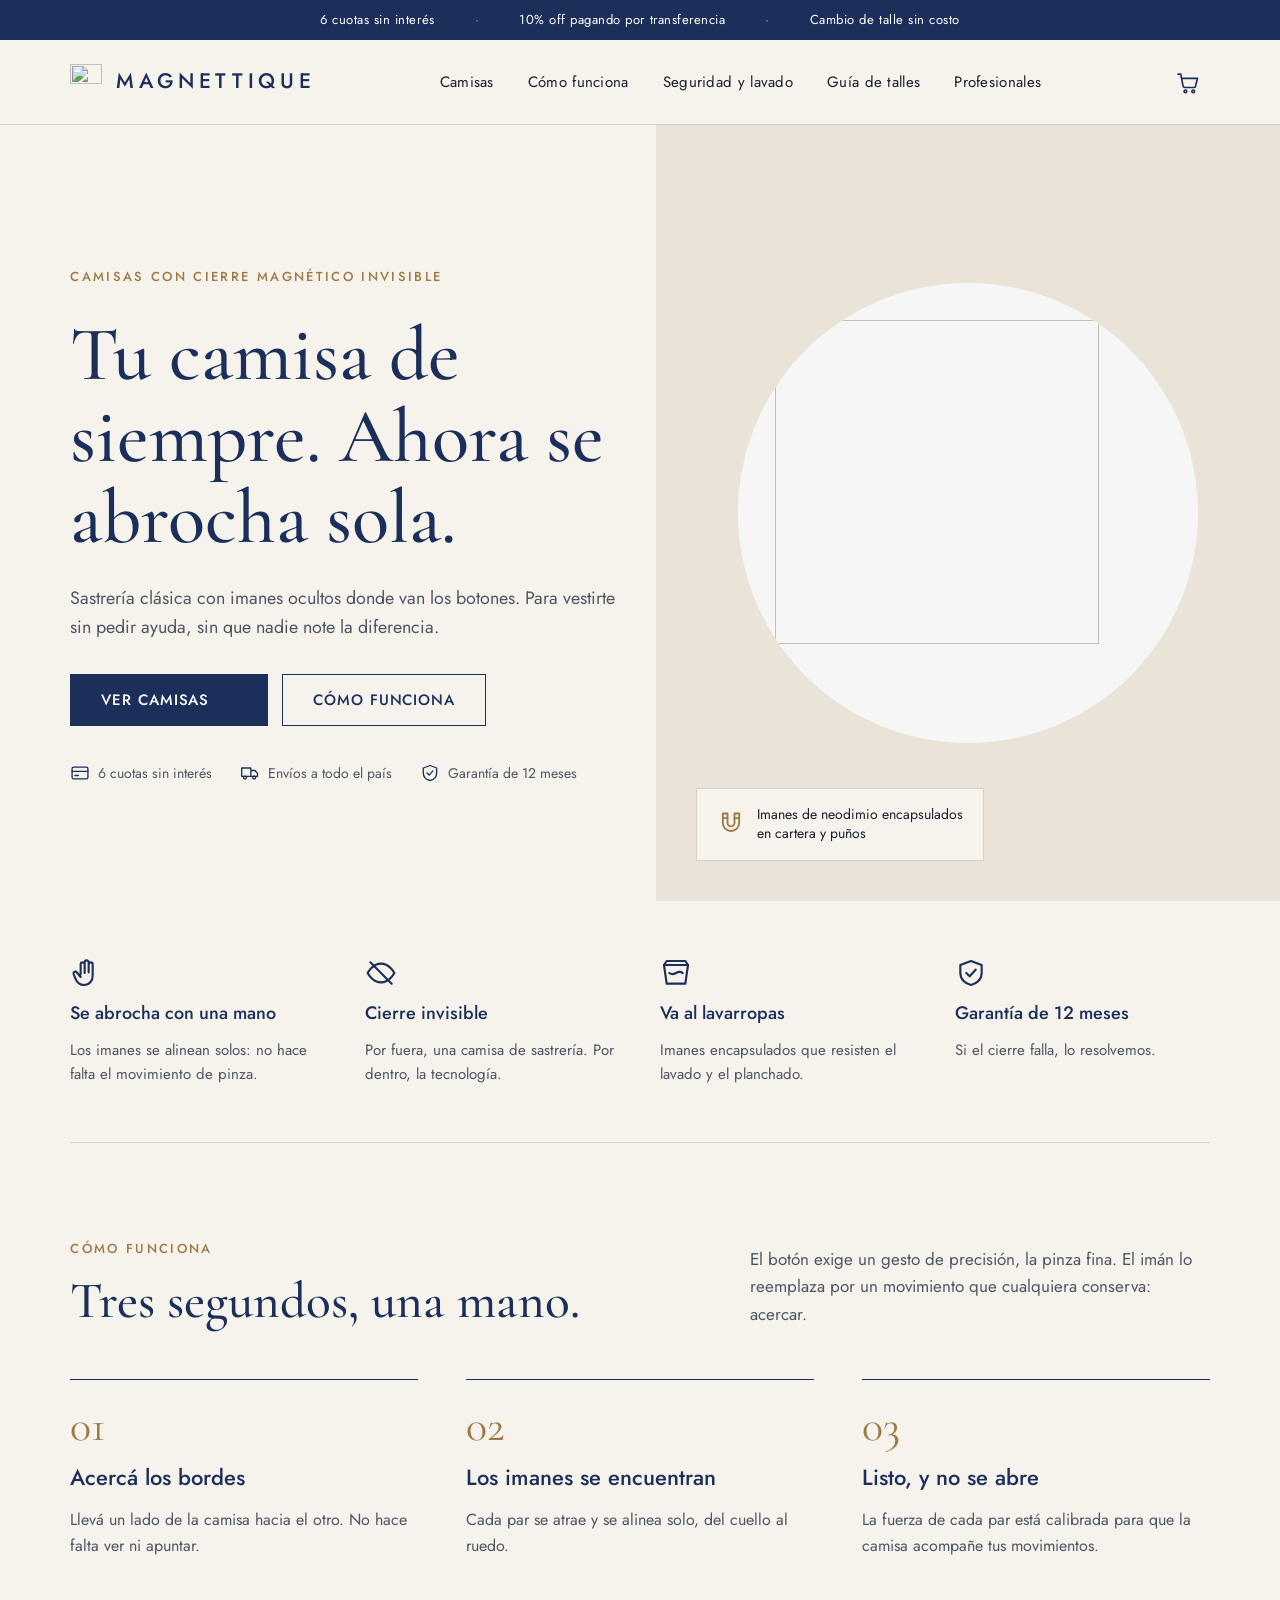
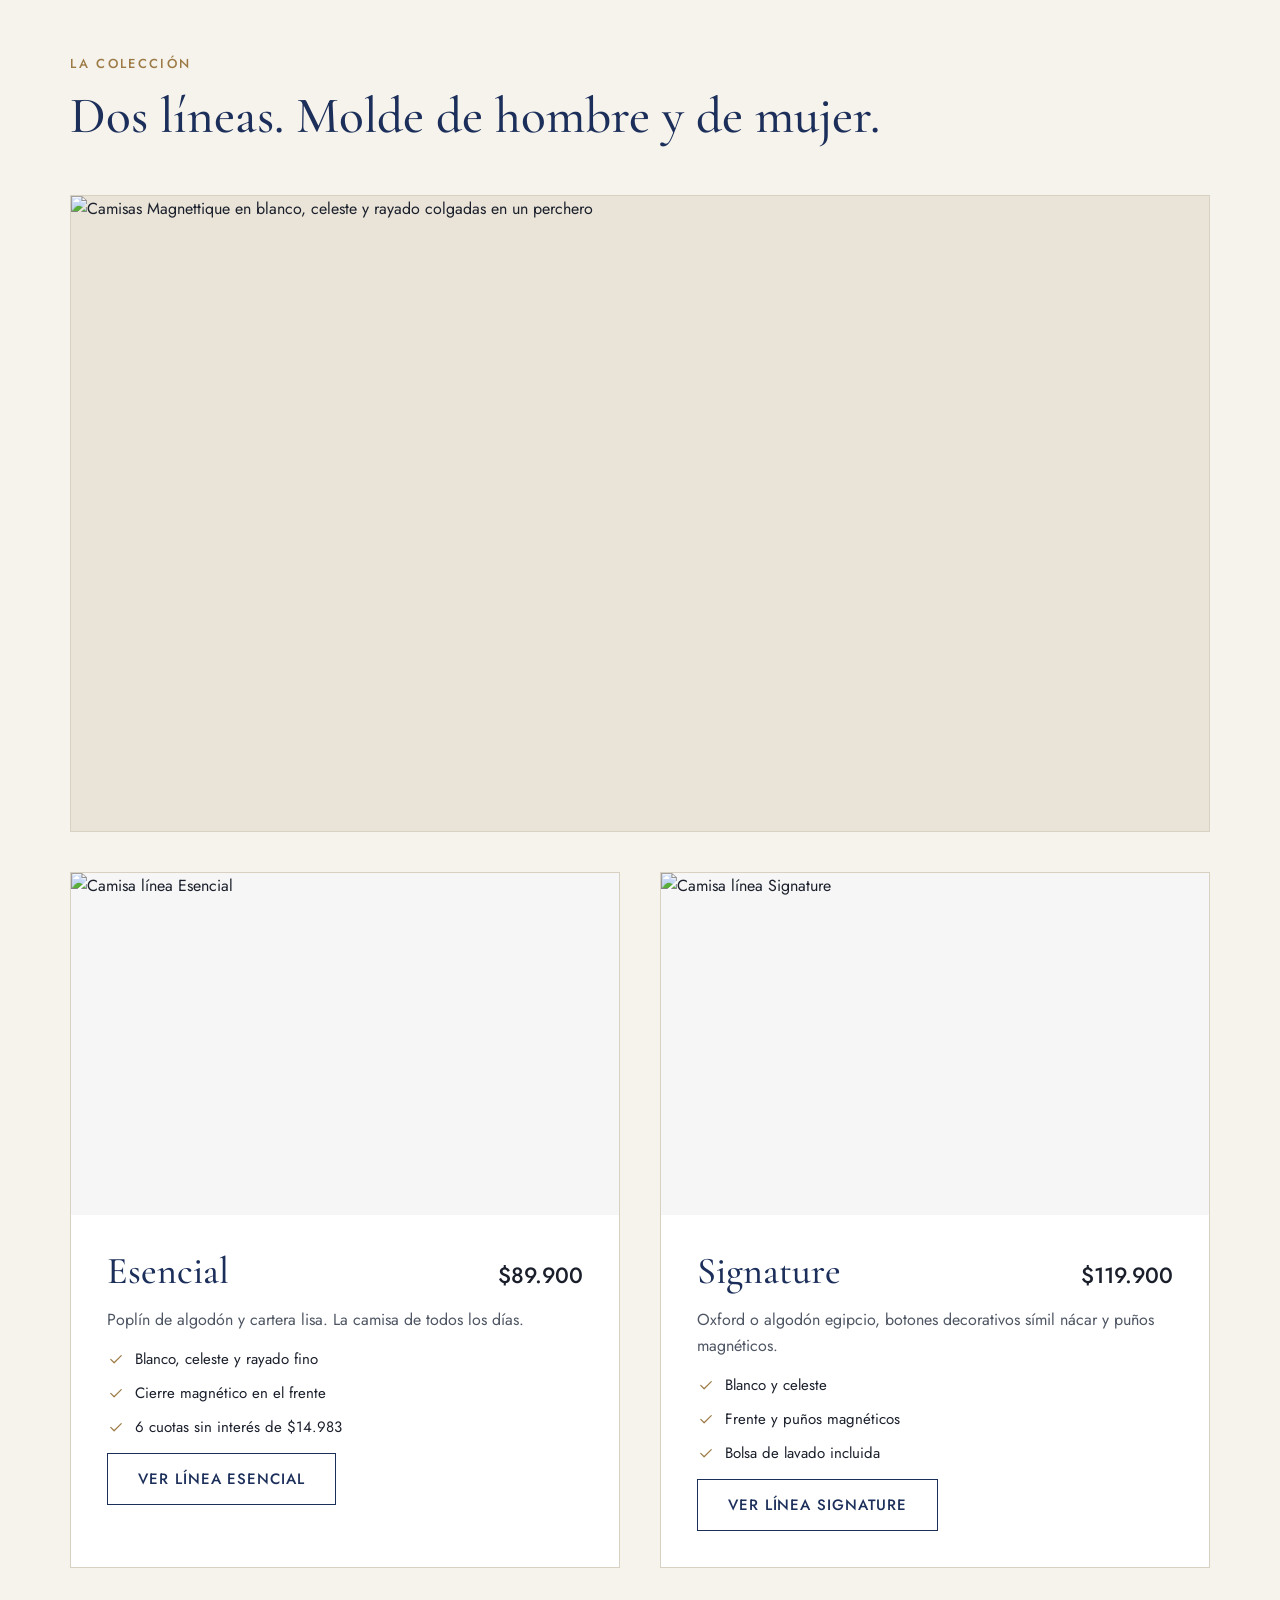
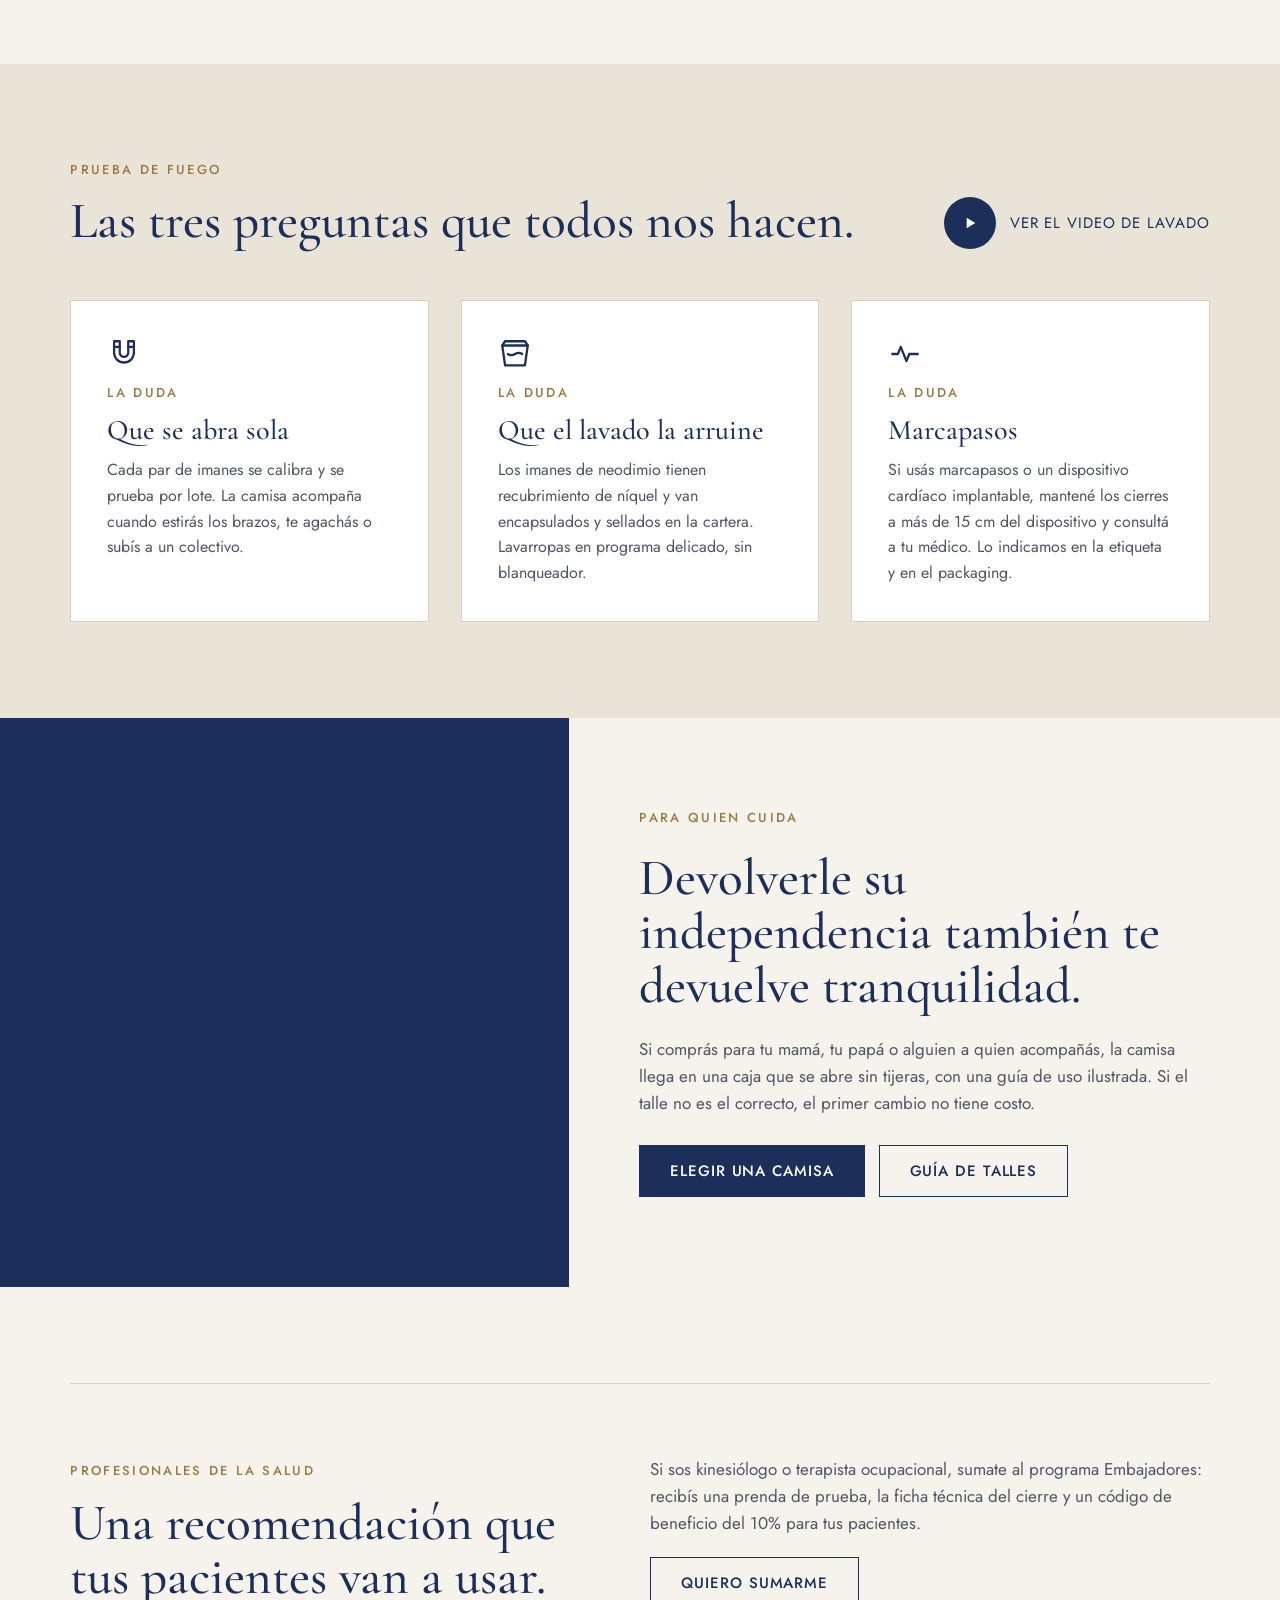
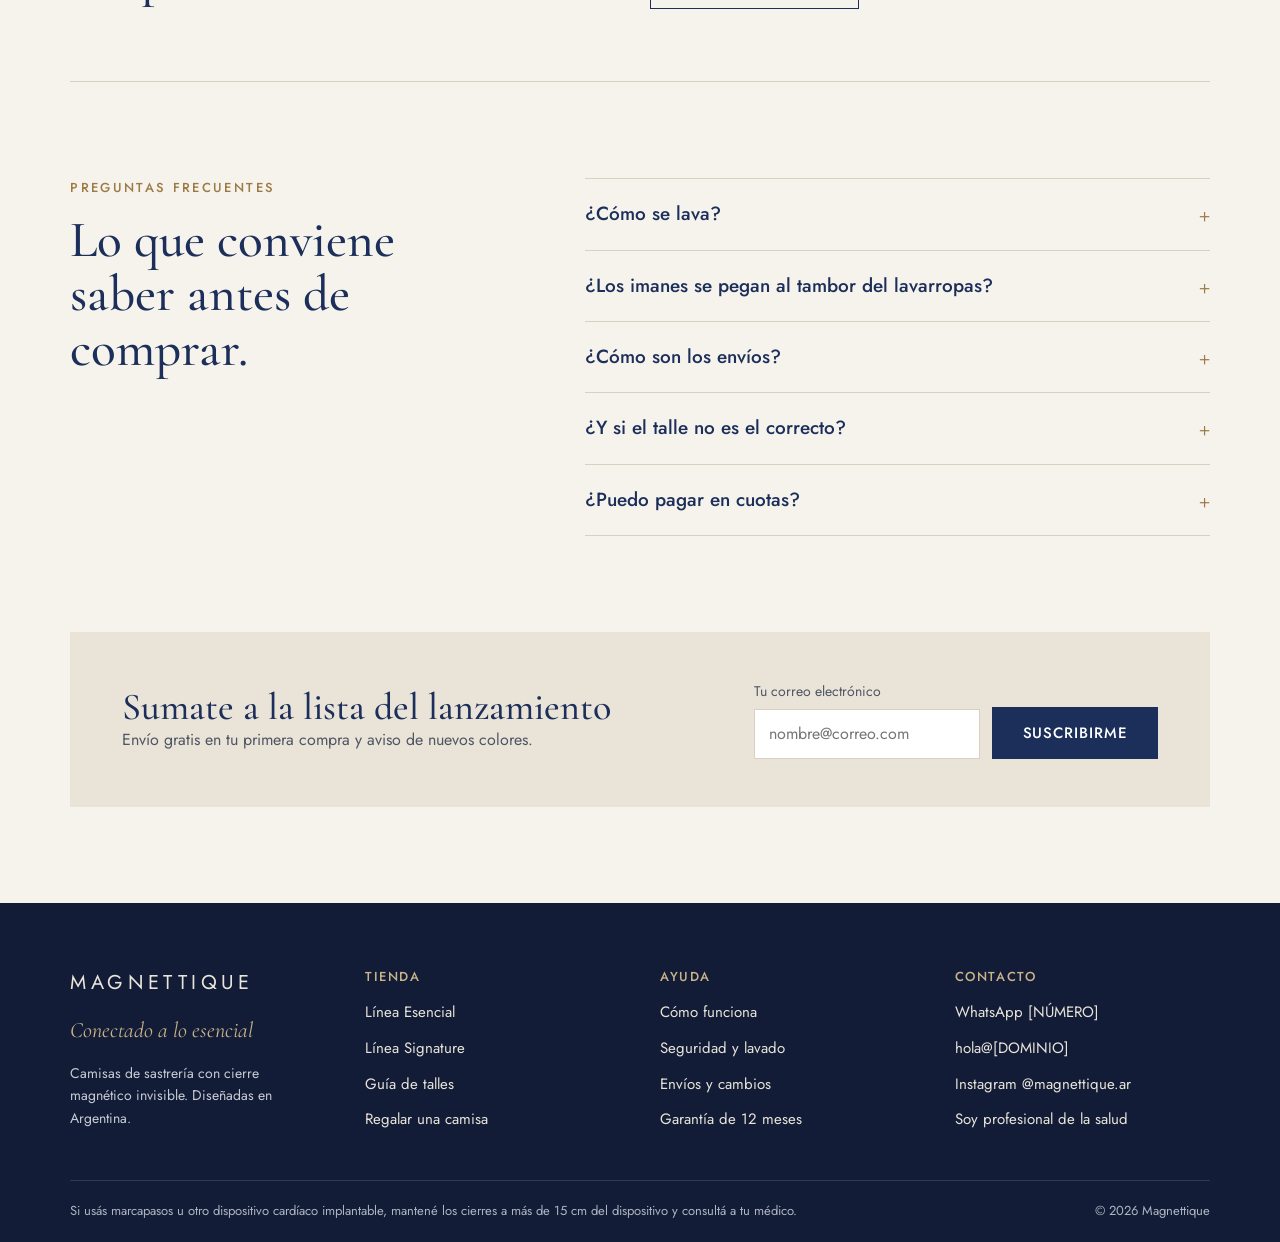
==== index.html @ d95fbaa5 "Add files via upload" ====
<!doctype html>
<html lang="es" class="no-js">
<head>
<meta charset="utf-8">
<meta name="viewport" content="width=device-width, initial-scale=1">
<title>Magnettique — Camisas que se abrochan solas</title>
<meta name="description" content="Camisas de sastrería con cierre magnético invisible. Se abrochan con una mano, van al lavarropas y tienen garantía de 12 meses. 6 cuotas sin interés.">
<meta property="og:title" content="Magnettique — Camisas que se abrochan solas">
<meta property="og:description" content="Camisas de sastrería con cierre magnético invisible. Se abrochan con una mano, van al lavarropas y tienen garantía de 12 meses. 6 cuotas sin interés.">
<meta name="theme-color" content="#1C2F5A">
<link rel="icon" href="assets/img/favicon.png" type="image/png">
<link rel="preconnect" href="https://fonts.googleapis.com">
<link rel="preconnect" href="https://fonts.gstatic.com" crossorigin>
<link href="https://fonts.googleapis.com/css2?family=Cormorant+Garamond:ital,wght@0,500;0,600;1,500&family=Jost:wght@400;500;600&display=swap" rel="stylesheet">
<link rel="stylesheet" href="styles.css?v=20260930">
<script defer src="main.js?v=20260930"></script>
</head>
<body>
<svg width="0" height="0" style="position:absolute" aria-hidden="true"><symbol id="i-cart" viewBox="0 0 24 24"><path d="M3 4h2.5l2.2 11.2a2 2 0 0 0 2 1.6h8.1a2 2 0 0 0 2-1.5L21.5 8H6.3"/><circle cx="10" cy="20.5" r="1.3"/><circle cx="17.5" cy="20.5" r="1.3"/></symbol><symbol id="i-hand" viewBox="0 0 24 24"><path d="M8 13V5.5a1.5 1.5 0 0 1 3 0V12M11 11.5V4a1.5 1.5 0 0 1 3 0v7.5M14 11.5V5.5a1.5 1.5 0 0 1 3 0V14c0 4-2.5 7-6.5 7S5 18.5 4 16l-1.3-3.2a1.4 1.4 0 0 1 2.5-1.2L8 15"/></symbol><symbol id="i-eye" viewBox="0 0 24 24"><path d="M2 12s3.6-7 10-7 10 7 10 7-3.6 7-10 7S2 12 2 12z"/><path d="M4 4l16 16"/></symbol><symbol id="i-wash" viewBox="0 0 24 24"><path d="M3 6h18l-2 14H5L3 6z"/><path d="M3 6l2-3h14l2 3"/><path d="M7 12c1.5 1.2 3 1.2 5 0s3.5-1.2 5 0"/></symbol><symbol id="i-card" viewBox="0 0 24 24"><rect x="2.5" y="5" width="19" height="14" rx="2"/><path d="M2.5 10h19M6 15h4"/></symbol><symbol id="i-shield" viewBox="0 0 24 24"><path d="M12 3l8 3v6c0 4.5-3.4 8-8 9-4.6-1-8-4.5-8-9V6l8-3z"/><path d="M8.5 12l2.5 2.5 4.5-5"/></symbol><symbol id="i-heart" viewBox="0 0 24 24"><path d="M12 20s-7.5-4.6-9.2-9.2C1.7 7.6 4 4.5 7.2 4.5c2 0 3.6 1.1 4.8 2.8 1.2-1.7 2.8-2.8 4.8-2.8 3.2 0 5.5 3.1 4.4 6.3C19.5 15.4 12 20 12 20z"/></symbol><symbol id="i-truck" viewBox="0 0 24 24"><path d="M2 6h11v10H2zM13 9h5l3 3.5V16h-8"/><circle cx="6" cy="17.5" r="1.8"/><circle cx="17" cy="17.5" r="1.8"/></symbol><symbol id="i-pulse" viewBox="0 0 24 24"><path d="M3 12h4l2-5 4 10 2-5h6"/></symbol><symbol id="i-magnet" viewBox="0 0 24 24"><path d="M5 3h4v8a3 3 0 0 0 6 0V3h4v8a7 7 0 0 1-14 0V3z"/><path d="M5 7h4M15 7h4"/></symbol><symbol id="i-check" viewBox="0 0 24 24"><path d="M5 12.5l4.5 4.5L19 7.5"/></symbol><symbol id="i-arrow" viewBox="0 0 24 24"><path d="M5 12h14M13 6l6 6-6 6"/></symbol><symbol id="i-swap" viewBox="0 0 24 24"><path d="M4 8h13l-3-3M20 16H7l3 3"/></symbol><symbol id="i-user" viewBox="0 0 24 24"><circle cx="12" cy="8" r="4"/><path d="M4 21c1.5-4 4.5-6 8-6s6.5 2 8 6"/></symbol><symbol id="i-lock" viewBox="0 0 24 24"><rect x="4.5" y="10.5" width="15" height="10" rx="2"/><path d="M8 10.5V7a4 4 0 0 1 8 0v3.5"/></symbol><symbol id="i-menu" viewBox="0 0 24 24"><path d="M4 7h16M4 12h16M4 17h16"/></symbol><symbol id="i-chat" viewBox="0 0 24 24"><path d="M4 18l1.2-3.6A7.5 7.5 0 1 1 8.6 18.8L4 20z"/></symbol></svg>
<a class="sr-only" href="#contenido">Saltar al contenido</a>
<div class="topbar"><div class="wrap"><span>6 cuotas sin interés</span><span class="dot">·</span><span>10% off pagando por transferencia</span><span class="dot">·</span><span>Cambio de talle sin costo</span></div></div>
<header class="nav"><div class="wrap">
<a class="brand" href="index.html"><img src="assets/img/isotipo.webp" alt="" width="32" height="36"><span>MAGNETTIQUE</span></a>
<nav class="nav__links" aria-label="Principal"><a href="camisas.html">Camisas</a><a href="index.html#como">Cómo funciona</a><a href="index.html#seguridad">Seguridad y lavado</a><a href="producto.html#talles">Guía de talles</a><a href="index.html#profesionales">Profesionales</a></nav>
<div class="nav__icons">
<a class="icon-btn" href="carrito.html" aria-label="Carrito"><svg class="ico " aria-hidden="true"><use href="#i-cart"/></svg><span class="cart-count" data-cart-count hidden>0</span></a>
<button class="icon-btn menu-toggle" type="button" aria-label="Abrir menú" aria-expanded="false" aria-controls="mobile-menu"><svg class="ico " aria-hidden="true"><use href="#i-menu"/></svg></button>
</div></div></header>
<nav id="mobile-menu" class="mobile-menu" aria-label="Menú móvil"><a href="camisas.html">Camisas</a><a href="index.html#como">Cómo funciona</a><a href="index.html#seguridad">Seguridad y lavado</a><a href="producto.html#talles">Guía de talles</a><a href="index.html#profesionales">Profesionales</a><a href="carrito.html">Carrito</a></nav>
<main id="contenido">
<section class="hero">
<div class="hero__copy">
<div class="eyebrow">Camisas con cierre magnético invisible</div>
<h1>Tu camisa de siempre. Ahora se abrocha sola.</h1>
<p class="lead">Sastrería clásica con imanes ocultos donde van los botones. Para vestirte sin pedir ayuda, sin que nadie note la diferencia.</p>
<div class="hero__ctas"><a class="btn" href="camisas.html">Ver camisas <svg class="ico " aria-hidden="true"><use href="#i-arrow"/></svg></a><a class="btn btn--ghost" href="#como">Cómo funciona</a></div>
<div class="hero__trust"><span><svg class="ico " aria-hidden="true"><use href="#i-card"/></svg>6 cuotas sin interés</span><span><svg class="ico " aria-hidden="true"><use href="#i-truck"/></svg>Envíos a todo el país</span><span><svg class="ico " aria-hidden="true"><use href="#i-shield"/></svg>Garantía de 12 meses</span></div>
</div>
<div class="hero__art"><div class="hero__circle" data-hero-loop role="img" aria-label="Modelos de camisas Magnettique"><img src="assets/img/camisas/esencial-blanco-frente.webp" alt="" class="is-on"><img src="assets/img/camisas/esencial-celeste-m-frente.webp" alt="" loading="lazy"><img src="assets/img/camisas/signature-celeste-frente.webp" alt="" loading="lazy"><img src="assets/img/camisas/esencial-rayado-m-frente.webp" alt="" loading="lazy"><img src="assets/img/camisas/esencial-celeste-frente.webp" alt="" loading="lazy"><img src="assets/img/camisas/signature-blanco-m-frente.webp" alt="" loading="lazy"></div>
<div class="hero__badge"><svg class="ico ico--brass" aria-hidden="true"><use href="#i-magnet"/></svg><span>Imanes de neodimio encapsulados<br>en cartera y puños</span></div></div>
</section>
<section class="wrap"><div class="features"><div class="feature reveal"><svg class="ico " aria-hidden="true"><use href="#i-hand"/></svg><strong>Se abrocha con una mano</strong><p>Los imanes se alinean solos: no hace falta el movimiento de pinza.</p></div><div class="feature reveal"><svg class="ico " aria-hidden="true"><use href="#i-eye"/></svg><strong>Cierre invisible</strong><p>Por fuera, una camisa de sastrería. Por dentro, la tecnología.</p></div><div class="feature reveal"><svg class="ico " aria-hidden="true"><use href="#i-wash"/></svg><strong>Va al lavarropas</strong><p>Imanes encapsulados que resisten el lavado y el planchado.</p></div><div class="feature reveal"><svg class="ico " aria-hidden="true"><use href="#i-shield"/></svg><strong>Garantía de 12 meses</strong><p>Si el cierre falla, lo resolvemos.</p></div></div></section>
<section id="como" class="section wrap">
<div class="section__head reveal"><div><div class="eyebrow">Cómo funciona</div><h2>Tres segundos, una mano.</h2></div><p>El botón exige un gesto de precisión, la pinza fina. El imán lo reemplaza por un movimiento que cualquiera conserva: acercar.</p></div>
<div class="steps"><div class="step reveal"><span class="step__n">01</span><strong>Acercá los bordes</strong><p>Llevá un lado de la camisa hacia el otro. No hace falta ver ni apuntar.</p></div><div class="step reveal"><span class="step__n">02</span><strong>Los imanes se encuentran</strong><p>Cada par se atrae y se alinea solo, del cuello al ruedo.</p></div><div class="step reveal"><span class="step__n">03</span><strong>Listo, y no se abre</strong><p>La fuerza de cada par está calibrada para que la camisa acompañe tus movimientos.</p></div></div>
</section>
<section class="section wrap" style="padding-top:0">
<div class="section__head reveal"><div><div class="eyebrow">La colección</div><h2>Dos líneas. Molde de hombre y de mujer.</h2></div></div>
<figure class="collection-banner rack reveal"><img class="rack__base" src="assets/img/coleccion-perchero.png" alt="Camisas Magnettique en blanco, celeste y rayado colgadas en un perchero" width="1024" height="572" loading="lazy">
<a class="rack__shirt" href="producto.html?id=esencial-blanco-h" aria-label="Camisa Esencial blanca, $89.900" style="--clip: polygon(20.51% 16.61%, 23.44% 16.08%, 25.20% 18.53%, 26.37% 22.38%, 25.98% 28.85%, 25.59% 31.47%, 24.61% 52.45%, 24.41% 87.41%, 23.44% 90.91%, 19.53% 91.78%, 13.67% 90.03%, 9.77% 89.16%, 9.47% 82.17%, 9.77% 52.45%, 11.23% 29.72%, 15.63% 22.73%, 19.53% 19.23%); --ox: 17.92%; --oy: 53.93%"><img class="rack__cut" src="assets/img/coleccion-perchero.png" alt="" loading="lazy"><span class="rack__peek"><img src="assets/img/camisas/esencial-blanco-recorte.webp" alt="" loading="lazy"><span class="rack__info"><span>Camisa Esencial blanca<b>$89.900</b></span><span class="rack__cta">Ver camisa →</span></span></span></a>
<a class="rack__shirt" href="producto.html?id=esencial-celeste-h" aria-label="Camisa Esencial celeste, $89.900" style="--clip: polygon(35.16% 16.61%, 38.57% 16.61%, 40.04% 18.53%, 41.02% 22.38%, 40.63% 29.72%, 40.04% 34.97%, 39.06% 52.45%, 38.87% 87.41%, 35.16% 91.26%, 29.30% 91.26%, 26.37% 89.51%, 24.41% 88.29%, 24.61% 52.45%, 25.59% 30.59%, 28.32% 26.22%, 32.71% 20.10%); --ox: 32.71%; --oy: 53.93%"><img class="rack__cut" src="assets/img/coleccion-perchero.png" alt="" loading="lazy"><span class="rack__peek"><img src="assets/img/camisas/esencial-celeste-recorte.webp" alt="" loading="lazy"><span class="rack__info"><span>Camisa Esencial celeste<b>$89.900</b></span><span class="rack__cta">Ver camisa →</span></span></span></a>
<a class="rack__shirt" href="producto.html?id=esencial-rayado-h" aria-label="Camisa Esencial rayado fino, $89.900" style="--clip: polygon(49.80% 16.61%, 53.22% 16.61%, 54.69% 18.53%, 55.66% 22.38%, 54.88% 28.85%, 54.20% 34.97%, 52.93% 52.45%, 52.73% 87.41%, 50.78% 91.26%, 44.92% 91.26%, 41.02% 89.51%, 38.87% 88.29%, 39.06% 52.45%, 40.53% 30.59%, 43.46% 25.35%, 47.85% 20.10%); --ox: 47.27%; --oy: 53.93%"><img class="rack__cut" src="assets/img/coleccion-perchero.png" alt="" loading="lazy"><span class="rack__peek"><img src="assets/img/camisas/esencial-rayado-recorte.webp" alt="" loading="lazy"><span class="rack__info"><span>Camisa Esencial rayado fino<b>$89.900</b></span><span class="rack__cta">Ver camisa →</span></span></span></a>
<a class="rack__shirt" href="producto.html?id=signature-blanco-h" aria-label="Camisa Signature blanca, $119.900" style="--clip: polygon(63.96% 16.61%, 67.38% 16.61%, 68.65% 18.53%, 69.63% 22.38%, 69.34% 28.85%, 68.85% 34.97%, 68.36% 52.45%, 68.85% 87.41%, 67.38% 90.03%, 62.50% 91.26%, 58.11% 90.03%, 54.20% 88.81%, 52.54% 87.41%, 52.73% 52.45%, 54.20% 30.59%, 57.62% 26.22%, 61.04% 20.98%); --ox: 61.08%; --oy: 53.93%"><img class="rack__cut" src="assets/img/coleccion-perchero.png" alt="" loading="lazy"><span class="rack__peek"><img src="assets/img/camisas/signature-blanco-recorte.webp" alt="" loading="lazy"><span class="rack__info"><span>Camisa Signature blanca<b>$119.900</b></span><span class="rack__cta">Ver camisa →</span></span></span></a>
<a class="rack__shirt" href="producto.html?id=signature-celeste-h" aria-label="Camisa Signature celeste, $119.900" style="--clip: polygon(79.30% 16.61%, 82.23% 16.61%, 84.96% 20.10%, 90.33% 28.85%, 91.80% 40.21%, 94.73% 88.29%, 91.31% 88.81%, 89.36% 76.92%, 87.89% 87.41%, 83.98% 90.91%, 76.17% 91.26%, 72.27% 89.16%, 68.85% 88.29%, 68.16% 52.45%, 68.85% 30.59%, 74.22% 21.85%, 76.66% 19.23%); --ox: 81.45%; --oy: 53.93%"><img class="rack__cut" src="assets/img/coleccion-perchero.png" alt="" loading="lazy"><span class="rack__peek"><img src="assets/img/camisas/signature-celeste-recorte.webp" alt="" loading="lazy"><span class="rack__info"><span>Camisa Signature celeste<b>$119.900</b></span><span class="rack__cta">Ver camisa →</span></span></span></a>
</figure>
<div class="lines">
<article class="line-card reveal"><div class="line-card__img"><img src="assets/img/camisas/esencial-blanco-frente.webp" alt="Camisa línea Esencial" loading="lazy"></div><div class="line-card__body"><div class="line-card__top"><h3>Esencial</h3><span class="price">$89.900</span></div><p class="muted">Poplín de algodón y cartera lisa. La camisa de todos los días.</p><ul class="checklist"><li><svg class="ico " aria-hidden="true"><use href="#i-check"/></svg>Blanco, celeste y rayado fino</li><li><svg class="ico " aria-hidden="true"><use href="#i-check"/></svg>Cierre magnético en el frente</li><li><svg class="ico " aria-hidden="true"><use href="#i-check"/></svg>6 cuotas sin interés de $14.983</li></ul><div><a class="btn btn--ghost" href="camisas.html?linea=Esencial">Ver línea Esencial</a></div></div></article>
<article class="line-card reveal"><div class="line-card__img"><img src="assets/img/camisas/signature-celeste-frente.webp" alt="Camisa línea Signature" loading="lazy"></div><div class="line-card__body"><div class="line-card__top"><h3>Signature</h3><span class="price">$119.900</span></div><p class="muted">Oxford o algodón egipcio, botones decorativos símil nácar y puños magnéticos.</p><ul class="checklist"><li><svg class="ico " aria-hidden="true"><use href="#i-check"/></svg>Blanco y celeste</li><li><svg class="ico " aria-hidden="true"><use href="#i-check"/></svg>Frente y puños magnéticos</li><li><svg class="ico " aria-hidden="true"><use href="#i-check"/></svg>Bolsa de lavado incluida</li></ul><div><a class="btn btn--ghost" href="camisas.html?linea=Signature">Ver línea Signature</a></div></div></article>
</div></section>
<section id="seguridad" class="section section--sand"><div class="wrap">
<div class="section__head reveal"><div><div class="eyebrow">Prueba de fuego</div><h2>Las tres preguntas que todos nos hacen.</h2></div><a class="play" href="#como"><span style="color:#fff"><svg width="16" height="16" viewBox="0 0 24 24" aria-hidden="true"><path d="M7 4l13 8-13 8z" fill="currentColor"/></svg></span>Ver el video de lavado</a></div>
<div class="doubts"><article class="doubt reveal"><svg class="ico " aria-hidden="true"><use href="#i-magnet"/></svg><div class="eyebrow">La duda</div><h3>Que se abra sola</h3><p>Cada par de imanes se calibra y se prueba por lote. La camisa acompaña cuando estirás los brazos, te agachás o subís a un colectivo.</p></article><article class="doubt reveal"><svg class="ico " aria-hidden="true"><use href="#i-wash"/></svg><div class="eyebrow">La duda</div><h3>Que el lavado la arruine</h3><p>Los imanes de neodimio tienen recubrimiento de níquel y van encapsulados y sellados en la cartera. Lavarropas en programa delicado, sin blanqueador.</p></article><article class="doubt reveal"><svg class="ico " aria-hidden="true"><use href="#i-pulse"/></svg><div class="eyebrow">La duda</div><h3>Marcapasos</h3><p>Si usás marcapasos o un dispositivo cardíaco implantable, mantené los cierres a más de 15 cm del dispositivo y consultá a tu médico. Lo indicamos en la etiqueta y en el packaging.</p></article></div>
</div></section>
<section id="regalo" class="split">
<div class="split__art"><img src="assets/img/camisa-marfil.svg" alt="" loading="lazy"></div>
<div class="split__copy reveal"><div class="eyebrow">Para quien cuida</div><h2>Devolverle su independencia también te devuelve tranquilidad.</h2><p>Si comprás para tu mamá, tu papá o alguien a quien acompañás, la camisa llega en una caja que se abre sin tijeras, con una guía de uso ilustrada. Si el talle no es el correcto, el primer cambio no tiene costo.</p><div class="hero__ctas"><a class="btn" href="camisas.html">Elegir una camisa</a><a class="btn btn--ghost" href="producto.html#talles">Guía de talles</a></div></div>
</section>
<section id="profesionales" class="wrap section"><div class="pros">
<div class="reveal"><div class="eyebrow" style="margin-bottom:14px">Profesionales de la salud</div><h2>Una recomendación que tus pacientes van a usar.</h2></div>
<div class="reveal"><p>Si sos kinesiólogo o terapista ocupacional, sumate al programa Embajadores: recibís una prenda de prueba, la ficha técnica del cierre y un código de beneficio del 10% para tus pacientes.</p><a class="btn btn--ghost" href="mailto:profesionales@[DOMINIO]?subject=Programa%20Embajadores">Quiero sumarme</a></div>
</div></section>
<section id="faq" class="wrap section" style="padding-top:0"><div class="faq">
<div class="reveal"><div class="eyebrow" style="margin-bottom:14px">Preguntas frecuentes</div><h2>Lo que conviene saber antes de comprar.</h2></div>
<div class="faq__list"><details><summary>¿Cómo se lava?</summary><p>En lavarropas, programa delicado, con agua fría o tibia y sin blanqueador. Recomendamos la bolsa de lavado que viene con la línea Signature. Se plancha sobre la cartera a temperatura media.</p></details><details><summary>¿Los imanes se pegan al tambor del lavarropas?</summary><p>No: cada imán va encapsulado y su fuerza es la necesaria para cerrar la camisa, no para adherirse a superficies metálicas.</p></details><details><summary>¿Cómo son los envíos?</summary><p>Enviamos a todo el país con operadores logísticos. Si llevás dos camisas o más, el envío es sin cargo.</p></details><details><summary>¿Y si el talle no es el correcto?</summary><p>El primer cambio de talle no tiene costo. Coordinás el retiro desde tu casa y te enviamos el nuevo.</p></details><details><summary>¿Puedo pagar en cuotas?</summary><p>Sí, en 3 y 6 cuotas sin interés con tarjeta de crédito. Si pagás por transferencia, tenés un 10% de descuento.</p></details></div>
</div></section>
<section class="wrap" style="padding-bottom:96px"><div class="newsletter reveal">
<div><h2>Sumate a la lista del lanzamiento</h2><p class="muted">Envío gratis en tu primera compra y aviso de nuevos colores.</p><p class="form-msg" aria-live="polite"></p></div>
<form data-newsletter novalidate><div class="field"><label for="mail-home">Tu correo electrónico</label><input id="mail-home" type="email" required placeholder="nombre@correo.com" autocomplete="email"></div><button class="btn" type="submit">Suscribirme</button></form>
</div></section>
</main>
<footer class="footer"><div class="wrap">
<div class="footer__grid">
<div class="footer__brand"><div class="name">MAGNETTIQUE</div><div class="tag">Conectado a lo esencial</div><p>Camisas de sastrería con cierre magnético invisible. Diseñadas en Argentina.</p></div>
<div><h4>Tienda</h4><ul><li><a href="camisas.html?linea=Esencial">Línea Esencial</a></li><li><a href="camisas.html?linea=Signature">Línea Signature</a></li><li><a href="producto.html#talles">Guía de talles</a></li><li><a href="index.html#regalo">Regalar una camisa</a></li></ul></div>
<div><h4>Ayuda</h4><ul><li><a href="index.html#como">Cómo funciona</a></li><li><a href="index.html#seguridad">Seguridad y lavado</a></li><li><a href="index.html#faq">Envíos y cambios</a></li><li><a href="index.html#seguridad">Garantía de 12 meses</a></li></ul></div>
<div><h4>Contacto</h4><ul><li><a href="https://wa.me/[NUMERO]">WhatsApp [NÚMERO]</a></li><li><a href="mailto:hola@[DOMINIO]">hola@[DOMINIO]</a></li><li><a href="https://instagram.com/magnettique.ar">Instagram @magnettique.ar</a></li><li><a href="index.html#profesionales">Soy profesional de la salud</a></li></ul></div>
</div>
<div class="footer__legal"><span>Si usás marcapasos u otro dispositivo cardíaco implantable, mantené los cierres a más de 15 cm del dispositivo y consultá a tu médico.</span><span>© 2026 Magnettique</span></div>
</div></footer>
</body>
</html>
---- styles.css ----
/* =========================================================
   Magnettique — hoja de estilos
   ========================================================= */
:root {
  --navy: #1C2F5A;
  --navy-deep: #121C36;
  --ink: #1A1F2B;
  --muted: #4E5563;
  --ivory: #F6F3EC;
  --sand: #EAE4D8;
  --sand-2: #E2DACA;
  --brass: #9C7A45;
  --brass-light: #C9B48A;
  --line: #D8D1C2;
  --white: #FFFFFF;
  --serif: "Cormorant Garamond", Georgia, "Times New Roman", serif;
  --sans: "Jost", "Helvetica Neue", Helvetica, sans-serif;
  --pad: clamp(20px, 5.5vw, 80px);
  --maxw: 1440px;
}
*, *::before, *::after { box-sizing: border-box; }
html { scroll-behavior: smooth; }
body { margin: 0; background: var(--ivory); color: var(--ink); font-family: var(--sans); font-size: 16px; line-height: 1.6; -webkit-font-smoothing: antialiased; }
img { max-width: 100%; display: block; }
a { color: var(--navy); }
a:hover { color: #0F1B38; }
button, input, select { font: inherit; }
:focus-visible { outline: 2px solid var(--brass); outline-offset: 3px; }
.sr-only { position: absolute; width: 1px; height: 1px; overflow: hidden; clip: rect(0 0 0 0); white-space: nowrap; }
.wrap { max-width: var(--maxw); margin: 0 auto; padding-inline: var(--pad); }

/* ---------- Tipografía ---------- */
h1, h2, h3 { font-family: var(--serif); font-weight: 500; color: var(--navy); margin: 0; line-height: 1.06; }
h1 { font-size: clamp(44px, 6vw, 84px); }
h2 { font-size: clamp(34px, 4vw, 56px); }
h3 { font-size: clamp(24px, 2.2vw, 30px); }
p { margin: 0; }
.eyebrow { font-size: 13px; letter-spacing: 0.18em; text-transform: uppercase; color: var(--brass); font-weight: 500; }
.lead { font-size: clamp(17px, 1.4vw, 19px); color: var(--muted); max-width: 560px; }
.muted { color: var(--muted); }

/* ---------- Botones ---------- */
.btn { display: inline-flex; align-items: center; justify-content: center; gap: 10px; min-height: 52px; padding: 0 30px; border: 1px solid var(--navy); background: var(--navy); color: var(--white); text-decoration: none; font-size: 15px; letter-spacing: 0.06em; text-transform: uppercase; font-weight: 500; cursor: pointer; transition: background .2s, color .2s, transform .2s; }
.btn:hover { background: #0F1B38; color: var(--white); transform: translateY(-1px); }
.btn--ghost { background: transparent; color: var(--navy); }
.btn--ghost:hover { background: var(--navy); color: var(--white); }
.btn--block { width: 100%; }
.btn svg { width: 18px; height: 18px; }
.link-arrow { display: inline-flex; gap: 8px; align-items: center; font-size: 15px; }

/* ---------- Barra superior y navegación ---------- */
.topbar { background: var(--navy); color: var(--white); font-size: 13px; letter-spacing: 0.04em; }
.topbar .wrap { min-height: 40px; display: flex; align-items: center; justify-content: center; gap: 14px 40px; flex-wrap: wrap; text-align: center; padding-block: 8px; }
.topbar .dot { opacity: .6; }
.nav { position: sticky; top: 0; z-index: 50; background: rgba(246, 243, 236, 0.96); border-bottom: 1px solid var(--line); }
.nav .wrap { height: 84px; display: flex; align-items: center; justify-content: space-between; gap: 24px; }
.brand { display: flex; align-items: center; gap: 14px; text-decoration: none; color: var(--navy); }
.brand img { width: 32px; height: auto; }
.brand span { font-size: 21px; letter-spacing: 0.22em; font-weight: 500; }
.nav__links { display: flex; gap: 34px; }
.nav__links a { color: var(--ink); text-decoration: none; font-size: 15px; letter-spacing: 0.02em; padding: 10px 0; position: relative; }
.nav__links a::after { content: ""; position: absolute; left: 0; right: 0; bottom: 4px; height: 1px; background: var(--brass); transform: scaleX(0); transform-origin: left; transition: transform .25s; }
.nav__links a:hover::after, .nav__links a[aria-current="page"]::after { transform: scaleX(1); }
.nav__icons { display: flex; align-items: center; gap: 6px; }
.icon-btn { width: 44px; height: 44px; display: inline-flex; align-items: center; justify-content: center; background: none; border: 0; color: var(--navy); cursor: pointer; position: relative; text-decoration: none; }
.icon-btn svg { width: 25px; height: 25px; }
.cart-count { position: absolute; top: 3px; right: 1px; min-width: 18px; height: 18px; padding: 0 5px; border-radius: 9px; background: var(--brass); color: var(--white); font-size: 11px; display: flex; align-items: center; justify-content: center; }
.cart-count[hidden] { display: none; }
.menu-toggle { display: none; }
.mobile-menu { display: none; }

/* ---------- Iconos ---------- */
.ico { width: 28px; height: 28px; fill: none; stroke: currentColor; stroke-width: 1.6; stroke-linecap: round; stroke-linejoin: round; color: var(--navy); flex-shrink: 0; }
.ico--brass { color: var(--brass); }

/* ---------- Hero ---------- */
.hero { display: grid; grid-template-columns: minmax(0, 1.05fr) minmax(0, 1fr); min-height: min(820px, calc(100vh - 124px)); }
.hero__copy { padding: clamp(56px, 8vw, 110px) 40px clamp(48px, 6vw, 80px) var(--pad); display: flex; flex-direction: column; justify-content: center; gap: 26px; max-width: 760px; margin-left: auto; }
.hero__ctas { display: flex; gap: 14px; flex-wrap: wrap; padding-top: 6px; }
.hero__trust { display: flex; gap: 12px 28px; flex-wrap: wrap; font-size: 14px; color: var(--muted); padding-top: 10px; }
.hero__trust span { display: inline-flex; gap: 8px; align-items: center; }
.hero__trust .ico { width: 20px; height: 20px; }
.hero__art { background: var(--sand); position: relative; display: flex; align-items: center; justify-content: center; overflow: hidden; }
.hero__circle { width: min(460px, 78%); aspect-ratio: 1; border-radius: 50%; background: #F6F6F6; position: relative; overflow: hidden; animation: float 6s ease-in-out infinite; }
.hero__circle img { position: absolute; inset: 8%; width: 84%; height: 84%; object-fit: contain; opacity: 0; transform: scale(.97); transition: opacity 1.2s ease, transform 1.2s ease; }
.hero__circle img.is-on { opacity: 1; transform: scale(1); }
@media (prefers-reduced-motion: reduce) { .hero__circle { animation: none; } .hero__circle img { transition: none; } }
@keyframes float { 0%, 100% { transform: translateY(0); } 50% { transform: translateY(-10px); } }
.hero__badge { position: absolute; left: 40px; bottom: 40px; background: var(--ivory); border: 1px solid var(--line); padding: 16px 20px; display: flex; gap: 12px; align-items: center; font-size: 14px; line-height: 1.4; }

/* ---------- Secciones ---------- */
.section { padding-block: clamp(64px, 8vw, 96px); }
.section--sand { background: var(--sand); }
.section__head { display: flex; justify-content: space-between; align-items: flex-end; gap: 32px; flex-wrap: wrap; margin-bottom: clamp(36px, 4vw, 56px); }
.section__head > div { display: flex; flex-direction: column; gap: 14px; }
.section__head p { max-width: 460px; color: var(--muted); font-size: 17px; }

.features { display: grid; grid-template-columns: repeat(4, minmax(0, 1fr)); gap: 40px; padding-block: 56px; border-bottom: 1px solid var(--line); }
.feature { display: flex; flex-direction: column; gap: 10px; }
.feature strong { font-size: 18px; font-weight: 500; color: var(--navy); }
.feature p { font-size: 15px; color: var(--muted); }
.feature .ico { width: 32px; height: 32px; }

.steps { display: grid; grid-template-columns: repeat(3, minmax(0, 1fr)); gap: 48px; }
.step { border-top: 1px solid var(--navy); padding-top: 24px; display: flex; flex-direction: column; gap: 12px; }
.step__n { font-family: var(--serif); font-size: 44px; color: var(--brass); line-height: 1; }
.step strong { font-size: 22px; font-weight: 500; color: var(--navy); }
.step p { color: var(--muted); }

.lines { display: grid; grid-template-columns: repeat(2, minmax(0, 1fr)); gap: 40px; }
.line-card { background: var(--white); border: 1px solid var(--line); display: flex; flex-direction: column; }
.line-card__img { background: var(--sand); aspect-ratio: 16 / 10; display: flex; align-items: center; justify-content: center; overflow: hidden; }
.line-card__img img { height: 82%; width: auto; transition: transform .5s; }
.line-card:hover .line-card__img img { transform: scale(1.04); }
.line-card__body { padding: clamp(24px, 3vw, 36px); display: flex; flex-direction: column; gap: 14px; }
.line-card__top { display: flex; justify-content: space-between; align-items: baseline; gap: 16px; }
.line-card__top h3 { font-size: 38px; }
.collection-banner { margin: 0 0 40px; background: var(--sand); border: 1px solid var(--line); overflow: hidden; }
.collection-banner img { display: block; width: 100%; height: auto; aspect-ratio: 1024 / 572; object-fit: cover; transition: transform .6s; }
.rack { position: relative; }
.rack__base, .rack__cut { transition: filter .35s ease, transform .45s cubic-bezier(.2, .8, .2, 1); }
.rack__shirt { position: absolute; inset: 0; pointer-events: none; outline: none; color: inherit; text-decoration: none; }
.rack__cut { position: absolute; inset: 0; clip-path: var(--clip); transform-origin: var(--ox) var(--oy); pointer-events: auto; cursor: pointer; }
.rack:has(.rack__shirt:hover, .rack__shirt:focus-visible) .rack__base,
.rack:has(.rack__shirt:hover, .rack__shirt:focus-visible) .rack__shirt:not(:hover):not(:focus-visible) .rack__cut { filter: brightness(.82) saturate(.6); }
.rack__shirt:hover, .rack__shirt:focus-visible { z-index: 2; }
.rack__shirt:hover .rack__cut, .rack__shirt:focus-visible .rack__cut { transform: scale(1.04); }
/* Ficha que "abre" la camisa: foto de frente de la tienda */
.rack__peek { position: absolute; left: clamp(17%, var(--ox), 83%); top: 50%; width: 30%; display: flex; align-items: center; gap: 14px; flex-direction: column; opacity: 0; transform: translate(-50%, -50%) scale(.55); transform-origin: 50% 40%; transition: opacity .3s ease, transform .5s cubic-bezier(.2, .9, .25, 1.1); pointer-events: none; }
.rack__peek img { width: 100%; height: auto; aspect-ratio: auto; object-fit: contain; filter: drop-shadow(0 26px 30px rgba(26, 31, 43, .35)); }
.rack__info { display: flex; justify-content: space-between; align-items: center; gap: 16px; padding: 10px 16px; background: var(--ivory); border: 1px solid var(--line); font-size: 14px; white-space: nowrap; box-shadow: 0 8px 20px rgba(26, 31, 43, .12); }
.rack__info b { display: block; font-weight: 500; font-size: 16px; margin-top: 2px; }
.rack__cta { color: var(--navy); font-weight: 500; white-space: nowrap; }
.rack__shirt:hover .rack__peek, .rack__shirt:focus-visible .rack__peek { opacity: 1; transform: translate(-50%, -50%) scale(1); pointer-events: auto; }
@media (prefers-reduced-motion: reduce) { .rack__cut, .rack__peek { transition: opacity .2s; } .rack__shirt:hover .rack__cut { transform: none; } }
.price { font-size: 22px; font-weight: 500; }
.checklist { list-style: none; margin: 0; padding: 0; display: flex; flex-direction: column; gap: 10px; }
.checklist li { display: flex; gap: 10px; align-items: center; font-size: 15px; }
.checklist .ico { width: 18px; height: 18px; color: var(--brass); }

.doubts { display: grid; grid-template-columns: repeat(3, minmax(0, 1fr)); gap: 32px; }
.doubt { background: var(--white); border: 1px solid var(--line); padding: clamp(24px, 3vw, 36px); display: flex; flex-direction: column; gap: 12px; }
.doubt .ico { width: 34px; height: 34px; }
.doubt p { color: var(--muted); }
.play { display: inline-flex; align-items: center; gap: 14px; text-decoration: none; font-size: 15px; letter-spacing: 0.06em; text-transform: uppercase; }
.play span { width: 52px; height: 52px; border-radius: 50%; background: var(--navy); display: flex; align-items: center; justify-content: center; }

.split { display: grid; grid-template-columns: minmax(0, 0.8fr) minmax(0, 1fr); }
.split__art { background: var(--navy); display: flex; align-items: center; justify-content: center; min-height: 420px; }
.split__art img { width: min(280px, 60%); }
.split__copy { padding: clamp(56px, 7vw, 96px) var(--pad); display: flex; flex-direction: column; justify-content: center; gap: 22px; }
.split__copy p { color: var(--muted); max-width: 560px; font-size: 17px; }

.pros { display: grid; grid-template-columns: minmax(0, 0.9fr) minmax(0, 1fr); gap: clamp(32px, 6vw, 80px); align-items: center; padding-block: clamp(48px, 6vw, 72px); border-top: 1px solid var(--line); border-bottom: 1px solid var(--line); }
.pros p { color: var(--muted); font-size: 17px; margin-bottom: 20px; }

.faq { display: grid; grid-template-columns: minmax(0, 0.7fr) minmax(0, 1fr); gap: clamp(32px, 6vw, 80px); }
.faq__list { border-bottom: 1px solid var(--line); }
.faq details { border-top: 1px solid var(--line); padding: 20px 0; }
.faq summary { font-size: 19px; font-weight: 500; color: var(--navy); cursor: pointer; list-style: none; display: flex; justify-content: space-between; gap: 16px; }
.faq summary::-webkit-details-marker { display: none; }
.faq summary::after { content: "+"; font-family: var(--serif); font-size: 28px; line-height: 1; color: var(--brass); transition: transform .2s; }
.faq details[open] summary::after { transform: rotate(45deg); }
.faq details p { margin-top: 12px; color: var(--muted); max-width: 760px; }

.newsletter { background: var(--sand); padding: clamp(32px, 4vw, 48px) clamp(24px, 4vw, 64px); display: flex; align-items: center; justify-content: space-between; gap: 32px; flex-wrap: wrap; }
.newsletter h2 { font-size: clamp(28px, 3vw, 38px); }
.newsletter form { display: flex; gap: 12px; align-items: flex-end; flex-wrap: wrap; }
.field { display: flex; flex-direction: column; gap: 6px; flex: 1; min-width: 0; }
.field label { font-size: 14px; color: var(--muted); }
.field input, .field select { height: 50px; padding: 0 14px; border: 1px solid var(--line); background: var(--white); color: var(--ink); font-size: 16px; width: 100%; }
.field input:focus, .field select:focus { border-color: var(--navy); outline: none; box-shadow: 0 0 0 1px var(--navy); }
.field input[aria-invalid="true"] { border-color: #A33A2B; }
.field .err { font-size: 13px; color: #A33A2B; min-height: 0; }
.form-msg { font-size: 15px; color: var(--navy); }

/* ---------- Footer ---------- */
.footer { background: var(--navy-deep); color: #E8E4DA; padding-top: 64px; }
.footer__grid { display: grid; grid-template-columns: repeat(4, minmax(0, 1fr)); gap: 40px; }
.footer__brand { display: flex; flex-direction: column; gap: 14px; }
.footer__brand .name { font-size: 20px; letter-spacing: 0.22em; }
.footer__brand .tag { font-family: var(--serif); font-style: italic; font-size: 22px; color: var(--brass-light); }
.footer__brand p { font-size: 14px; color: #C7CBD6; }
.footer h4 { margin: 0 0 12px; font-size: 13px; letter-spacing: 0.12em; text-transform: uppercase; color: var(--brass-light); font-weight: 500; }
.footer ul { list-style: none; margin: 0; padding: 0; display: flex; flex-direction: column; gap: 10px; }
.footer a { color: #E8E4DA; text-decoration: none; font-size: 15px; }
.footer a:hover { color: var(--white); text-decoration: underline; }
.footer__legal { margin-top: 48px; border-top: 1px solid #2E3A5C; padding-block: 20px; display: flex; justify-content: space-between; gap: 24px; flex-wrap: wrap; font-size: 13px; color: #AEB4C2; }

/* ---------- Catálogo ---------- */
.page-head { padding-top: 48px; padding-bottom: 8px; display: flex; justify-content: space-between; align-items: flex-end; gap: 24px; flex-wrap: wrap; }
.crumbs { font-size: 14px; color: var(--muted); margin-bottom: 10px; }
.crumbs a { color: var(--muted); }
.catalog { display: grid; grid-template-columns: 240px minmax(0, 1fr); gap: 56px; padding-block: 40px 96px; }
.filters fieldset { border: 0; border-top: 1px solid var(--line); margin: 0; padding: 18px 0; display: flex; flex-direction: column; gap: 4px; }
.filters legend { font-size: 13px; letter-spacing: 0.14em; text-transform: uppercase; color: var(--brass); padding-bottom: 8px; }
.filters label { display: flex; gap: 10px; align-items: center; min-height: 36px; cursor: pointer; }
.filters input { width: 18px; height: 18px; accent-color: var(--navy); }
.aside-note { margin-top: 12px; background: var(--sand); padding: 20px; display: flex; flex-direction: column; gap: 8px; font-size: 14px; color: var(--muted); }
.aside-note strong { color: var(--navy); font-weight: 500; font-size: 15px; }
.grid { display: grid; grid-template-columns: repeat(3, minmax(0, 1fr)); gap: 48px 32px; align-content: start; }
.card { text-decoration: none; color: var(--ink); display: flex; flex-direction: column; gap: 12px; }
.card__img { background: var(--sand); aspect-ratio: 4 / 5; display: flex; align-items: center; justify-content: center; position: relative; overflow: hidden; }
.card__img img { width: 72%; transition: transform .5s; }
.card:hover .card__img img { transform: scale(1.05); }
.card__tag { position: absolute; top: 14px; left: 14px; background: var(--ivory); padding: 5px 12px; font-size: 12px; letter-spacing: 0.12em; text-transform: uppercase; color: var(--navy); }
.card__row { display: flex; justify-content: space-between; align-items: baseline; gap: 12px; }
.card__row strong { font-family: var(--serif); font-size: 25px; font-weight: 500; color: var(--navy); line-height: 1.15; }
.card__row span { font-size: 18px; font-weight: 500; white-space: nowrap; }
.card small { font-size: 14px; color: var(--muted); }
.card[hidden] { display: none; }
.empty { grid-column: 1 / -1; color: var(--muted); }

/* ---------- Producto ---------- */
.product { display: grid; grid-template-columns: minmax(0, 1.1fr) minmax(0, 1fr); gap: clamp(32px, 5vw, 72px); padding-block: 40px 64px; }
.gallery { display: grid; grid-template-columns: 100px minmax(0, 1fr); gap: 16px; }
.gallery__thumbs { display: flex; flex-direction: column; gap: 14px; }
.gallery__thumbs button { aspect-ratio: 5 / 6; background: var(--sand); border: 1px solid var(--line); padding: 10px; cursor: pointer; }
.gallery__thumbs button[aria-pressed="true"] { border: 2px solid var(--navy); }
.gallery__main { background: var(--sand); aspect-ratio: 5 / 6; display: flex; align-items: center; justify-content: center; position: relative; }
.gallery__main img { width: 74%; }
.gallery__main .play-chip { position: absolute; left: 20px; bottom: 20px; background: var(--ivory); padding: 12px 18px; display: flex; gap: 10px; align-items: center; text-decoration: none; font-size: 14px; }
.buy { display: flex; flex-direction: column; gap: 22px; }
.buy h1 { font-size: clamp(38px, 4vw, 52px); }
.buy__price { font-size: 30px; font-weight: 500; }
.buy__sub { font-size: 15px; color: var(--muted); }
.swatches { display: flex; gap: 12px; }
.swatch { width: 44px; height: 44px; border-radius: 50%; border: 1px solid var(--line); cursor: pointer; }
.swatch[aria-pressed="true"] { box-shadow: 0 0 0 2px var(--ivory), 0 0 0 4px var(--navy); }
.sizes { display: grid; grid-template-columns: repeat(8, minmax(0, 1fr)); gap: 8px; }
.size { height: 48px; border: 1px solid var(--navy); background: var(--white); color: var(--ink); cursor: pointer; }
.size[aria-pressed="true"] { background: var(--navy); color: var(--white); }
.opt-head { display: flex; justify-content: space-between; font-size: 15px; margin-bottom: 10px; }
.perks { list-style: none; margin: 0; padding: 18px 0 0; border-top: 1px solid var(--line); display: flex; flex-direction: column; gap: 12px; font-size: 15px; }
.perks li { display: flex; gap: 12px; align-items: center; }
.perks .ico { width: 22px; height: 22px; }
.added { background: var(--sand); padding: 14px 18px; font-size: 15px; display: flex; justify-content: space-between; gap: 12px; align-items: center; }
.added[hidden] { display: none; }
.details { display: grid; grid-template-columns: minmax(0, 1.1fr) minmax(0, 1fr); gap: clamp(32px, 5vw, 72px); padding-bottom: 96px; }
.tabs { display: flex; gap: 32px; border-bottom: 1px solid var(--line); }
.tabs button { height: 56px; background: none; border: 0; border-bottom: 2px solid transparent; color: var(--muted); font-size: 17px; cursor: pointer; padding: 0; }
.tabs button[aria-selected="true"] { color: var(--navy); border-bottom-color: var(--navy); }
.tabpanel { padding-top: 24px; color: var(--muted); font-size: 17px; }
.tabpanel[hidden] { display: none; }
.size-table { width: 100%; border-collapse: collapse; background: var(--white); border: 1px solid var(--line); font-size: 15px; }
.size-table th { background: var(--sand); text-align: left; font-weight: 500; padding: 12px 14px; }
.size-table td { padding: 12px 14px; border-top: 1px solid var(--line); }
.table-scroll { overflow-x: auto; }

/* ---------- Carrito y checkout ---------- */
.cart { display: grid; grid-template-columns: minmax(0, 1fr) 440px; gap: clamp(32px, 5vw, 72px); padding-block: 48px 96px; align-items: start; }
.cart-item { display: grid; grid-template-columns: 110px minmax(0, 1fr) auto; gap: 22px; padding: 22px 0; border-top: 1px solid var(--line); align-items: center; }
.cart-item__img { background: var(--sand); aspect-ratio: 5 / 6; display: flex; align-items: center; justify-content: center; }
.cart-item__img img { width: 76%; }
.cart-item h3 { font-size: 25px; }
.cart-item .meta { font-size: 15px; color: var(--muted); }
.qty { display: inline-flex; align-items: center; border: 1px solid var(--line); margin-top: 8px; }
.qty button { width: 44px; height: 44px; background: none; border: 0; cursor: pointer; font-size: 18px; color: var(--navy); }
.qty span { min-width: 32px; text-align: center; }
.remove { background: none; border: 0; color: var(--navy); text-decoration: underline; cursor: pointer; font-size: 14px; margin-left: 12px; min-height: 44px; }
.summary { background: var(--white); border: 1px solid var(--line); padding: 32px; display: flex; flex-direction: column; gap: 16px; position: sticky; top: 110px; }
.summary h2 { font-size: 30px; }
.row { display: flex; justify-content: space-between; gap: 16px; font-size: 16px; }
.row--total { font-size: 21px; font-weight: 500; border-top: 1px solid var(--line); padding-top: 14px; }
.row--hl { color: var(--navy); }
.row--sm { color: var(--muted); font-size: 15px; }
.notice { display: flex; gap: 12px; align-items: center; font-size: 15px; color: var(--navy); padding: 18px 0; border-top: 1px solid var(--line); }
.gift { margin-top: 24px; background: var(--sand); padding: 20px 22px; display: flex; gap: 14px; align-items: center; }
.secure { display: flex; gap: 8px; justify-content: center; align-items: center; font-size: 13px; color: var(--muted); }
.secure .ico { width: 16px; height: 16px; color: var(--muted); }
.empty-cart { padding: 40px 0; display: flex; flex-direction: column; gap: 18px; align-items: flex-start; }

.checkout { display: grid; grid-template-columns: minmax(0, 1fr) 420px; gap: clamp(32px, 5vw, 72px); padding-block: 48px 96px; align-items: start; }
.co-block { display: flex; flex-direction: column; gap: 16px; margin-bottom: 40px; border: 0; padding: 0; }
.co-title { display: flex; gap: 14px; align-items: center; font-family: var(--serif); font-size: 30px; color: var(--navy); padding: 0; }
.co-title b { width: 34px; height: 34px; border-radius: 50%; background: var(--navy); color: var(--white); font-family: var(--sans); font-size: 15px; font-weight: 400; display: inline-flex; align-items: center; justify-content: center; }
.co-row { display: flex; gap: 16px; }
.co-row .field--sm { flex: 0 0 200px; }
.pay-opt { display: flex; align-items: center; gap: 16px; min-height: 72px; padding: 0 20px; background: var(--white); border: 1px solid var(--line); cursor: pointer; }
.pay-opt:has(input:checked) { border: 2px solid var(--navy); }
.pay-opt input { width: 20px; height: 20px; accent-color: var(--navy); }
.pay-opt span { flex: 1; display: flex; flex-direction: column; }
.pay-opt small { color: var(--muted); font-size: 14px; }
.check { display: flex; gap: 10px; align-items: center; font-size: 15px; }
.check input { width: 18px; height: 18px; accent-color: var(--navy); }
.mini { display: grid; grid-template-columns: 60px minmax(0, 1fr) auto; gap: 14px; align-items: center; font-size: 15px; }
.mini .cart-item__img { aspect-ratio: 5 / 6; }

.thanks { text-align: center; display: flex; flex-direction: column; align-items: center; gap: 22px; padding-block: 96px; }
.thanks__icon { width: 72px; height: 72px; border-radius: 50%; background: var(--navy); display: flex; align-items: center; justify-content: center; }
.thanks__icon .ico { color: var(--white); width: 36px; height: 36px; }
.thanks__perks { display: flex; gap: 32px; flex-wrap: wrap; justify-content: center; background: var(--sand); padding: 26px 36px; text-align: left; }
.thanks__perks div { display: flex; gap: 12px; align-items: center; font-size: 15px; }

/* ---------- Revelado al hacer scroll ---------- */
.reveal { opacity: 0; transform: translateY(22px); transition: opacity .8s ease, transform .8s ease; }
.reveal.is-in { opacity: 1; transform: none; }
.no-js .reveal { opacity: 1; transform: none; }

/* ---------- Responsive ---------- */
@media (max-width: 1100px) {
  .nav__links { display: none; }
  .menu-toggle { display: inline-flex; }
  .mobile-menu { display: block; position: fixed; inset: 124px 0 0 0; background: var(--ivory); z-index: 49; padding: 24px var(--pad); transform: translateX(100%); transition: transform .3s; visibility: hidden; }
  .mobile-menu.is-open { transform: none; visibility: visible; }
  .mobile-menu a { display: block; font-family: var(--serif); font-size: 32px; color: var(--navy); text-decoration: none; padding: 12px 0; border-bottom: 1px solid var(--line); }
  .features { grid-template-columns: repeat(2, minmax(0, 1fr)); }
  .grid { grid-template-columns: repeat(2, minmax(0, 1fr)); }
  .cart, .checkout { grid-template-columns: minmax(0, 1fr); }
  .summary { position: static; }
}
@media (max-width: 860px) {
  .hero { grid-template-columns: minmax(0, 1fr); }
  .hero__art { order: -1; min-height: 360px; }
  .hero__copy { padding: 36px var(--pad) 56px; margin: 0; }
  .hero__badge { left: 16px; bottom: 16px; }
  .steps, .lines, .doubts { grid-template-columns: minmax(0, 1fr); gap: 28px; }
  .split, .pros, .faq, .product, .details { grid-template-columns: minmax(0, 1fr); }
  .split__art { min-height: 300px; }
  .catalog { grid-template-columns: minmax(0, 1fr); gap: 16px; }
  .filters { display: grid; grid-template-columns: repeat(2, minmax(0, 1fr)); column-gap: 20px; }
  .aside-note { grid-column: 1 / -1; }
  .footer__grid { grid-template-columns: repeat(2, minmax(0, 1fr)); }
  .gallery { grid-template-columns: minmax(0, 1fr); }
  .gallery__thumbs { flex-direction: row; order: 2; }
  .gallery__thumbs button { width: 80px; }
  .sizes { grid-template-columns: repeat(4, minmax(0, 1fr)); }
  .co-row { flex-direction: column; }
  .co-row .field--sm { flex: 1; }
}
@media (max-width: 560px) {
  .features { grid-template-columns: minmax(0, 1fr); gap: 24px; }
  .grid { grid-template-columns: minmax(0, 1fr); }
  .footer__grid { grid-template-columns: minmax(0, 1fr); }
  .brand span { font-size: 16px; }
  .cart-item { grid-template-columns: 84px minmax(0, 1fr); }
  .cart-item > .price { grid-column: 2; }
  .newsletter form { width: 100%; }
}
.is-disabled { pointer-events: none; opacity: .5; }
@media (max-width: 860px) {
  .topbar .dot, .topbar span:nth-of-type(n+3) { display: none; }
  .nav .wrap { height: 72px; }
  .mobile-menu { inset: 112px 0 0 0; }
}

/* Fotos de producto: fondo igual al de la foto para que se funda con la tarjeta */
.line-card__img, .card__img, .gallery__main, .gallery__thumbs button, .cart-item__img { background: #F6F6F6; }
.line-card__img img, .card__img img, .gallery__main img, .gallery__thumbs button img, .cart-item__img img { width: 100%; height: 100%; object-fit: contain; }
.gallery__thumbs button { padding: 0; }
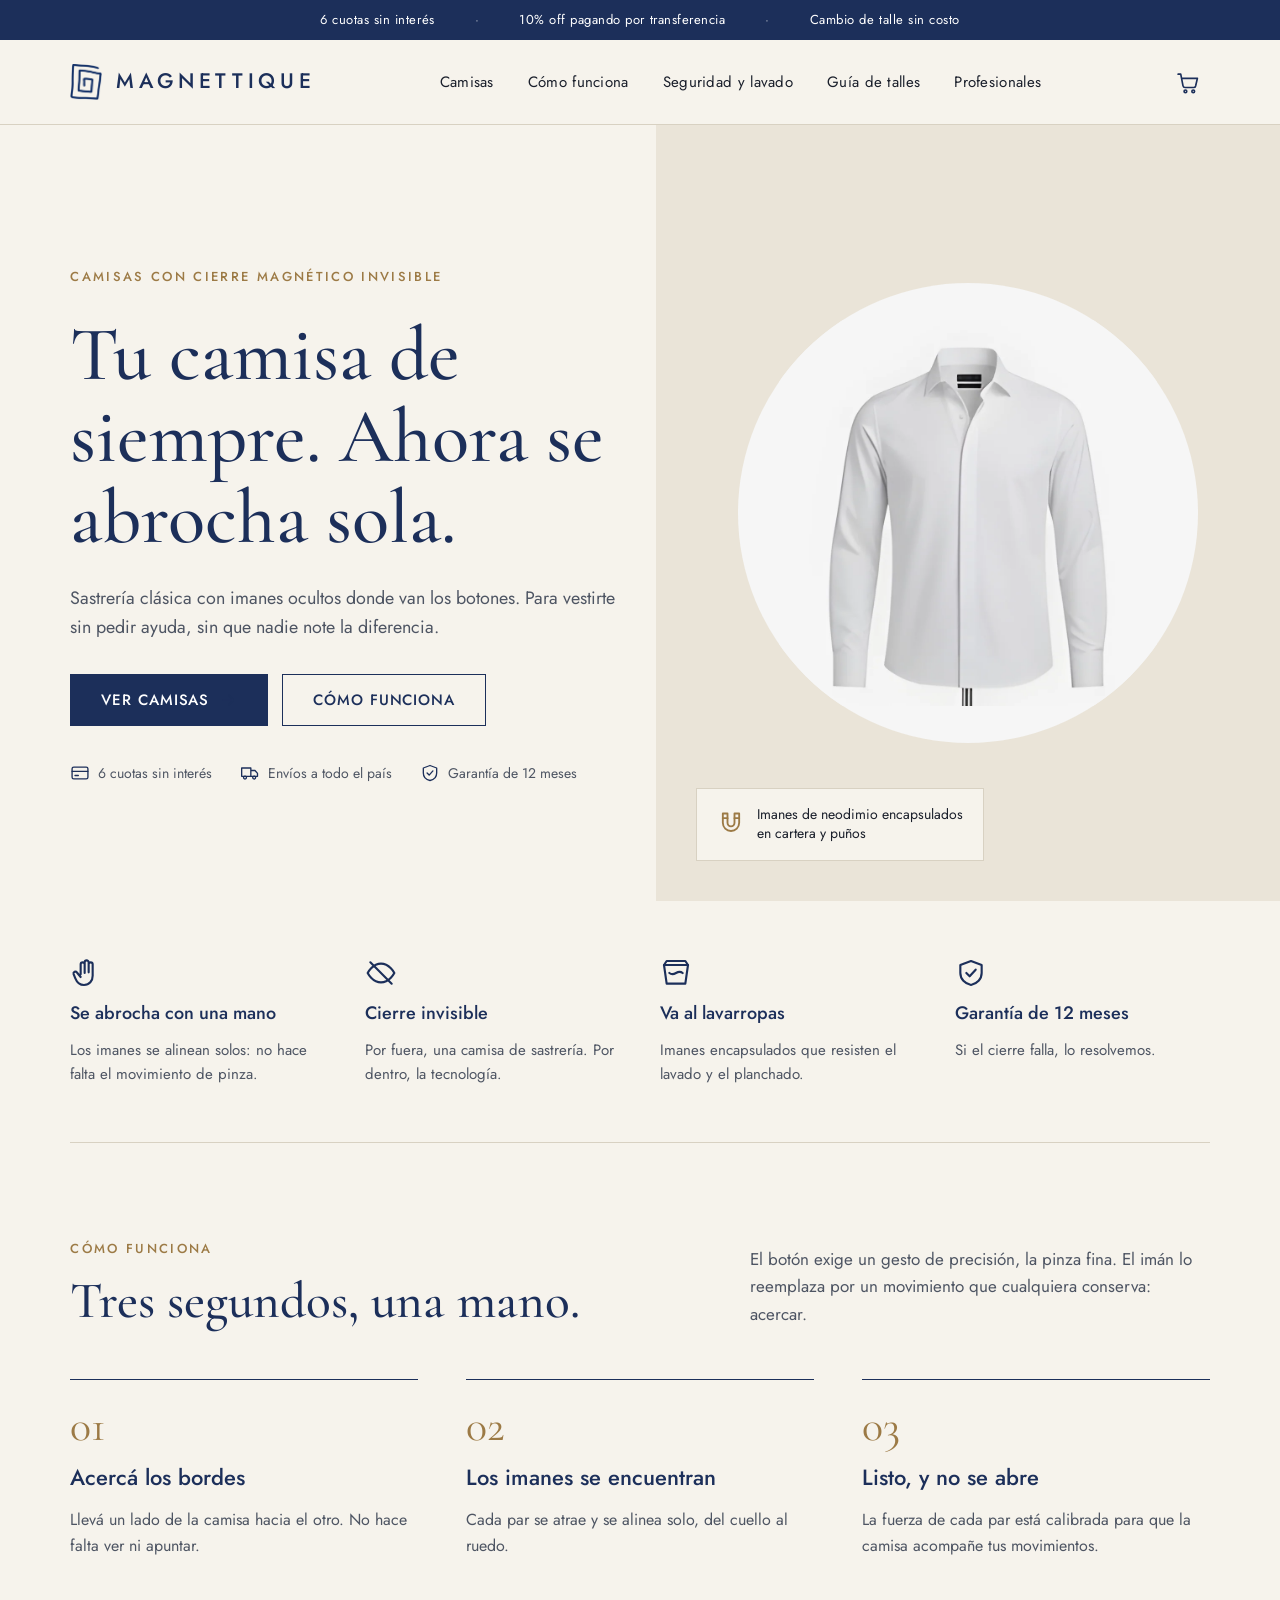
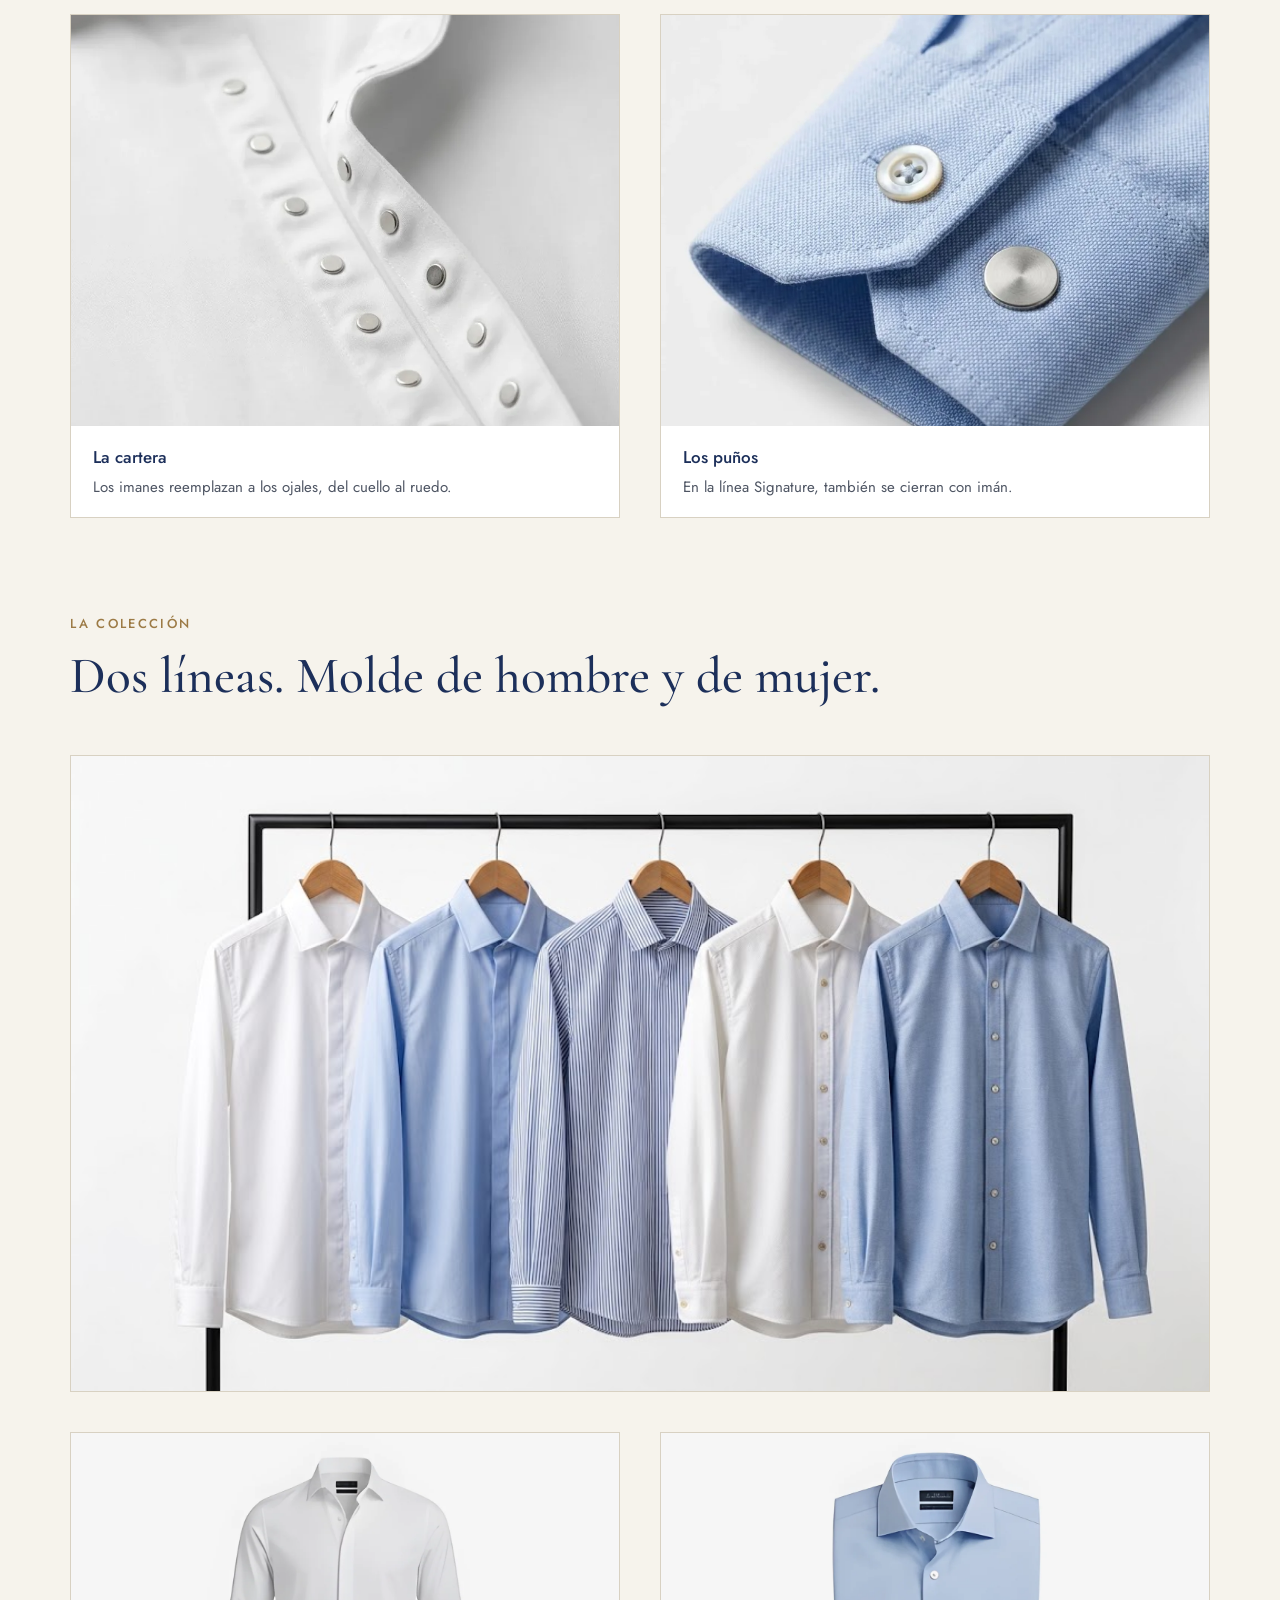
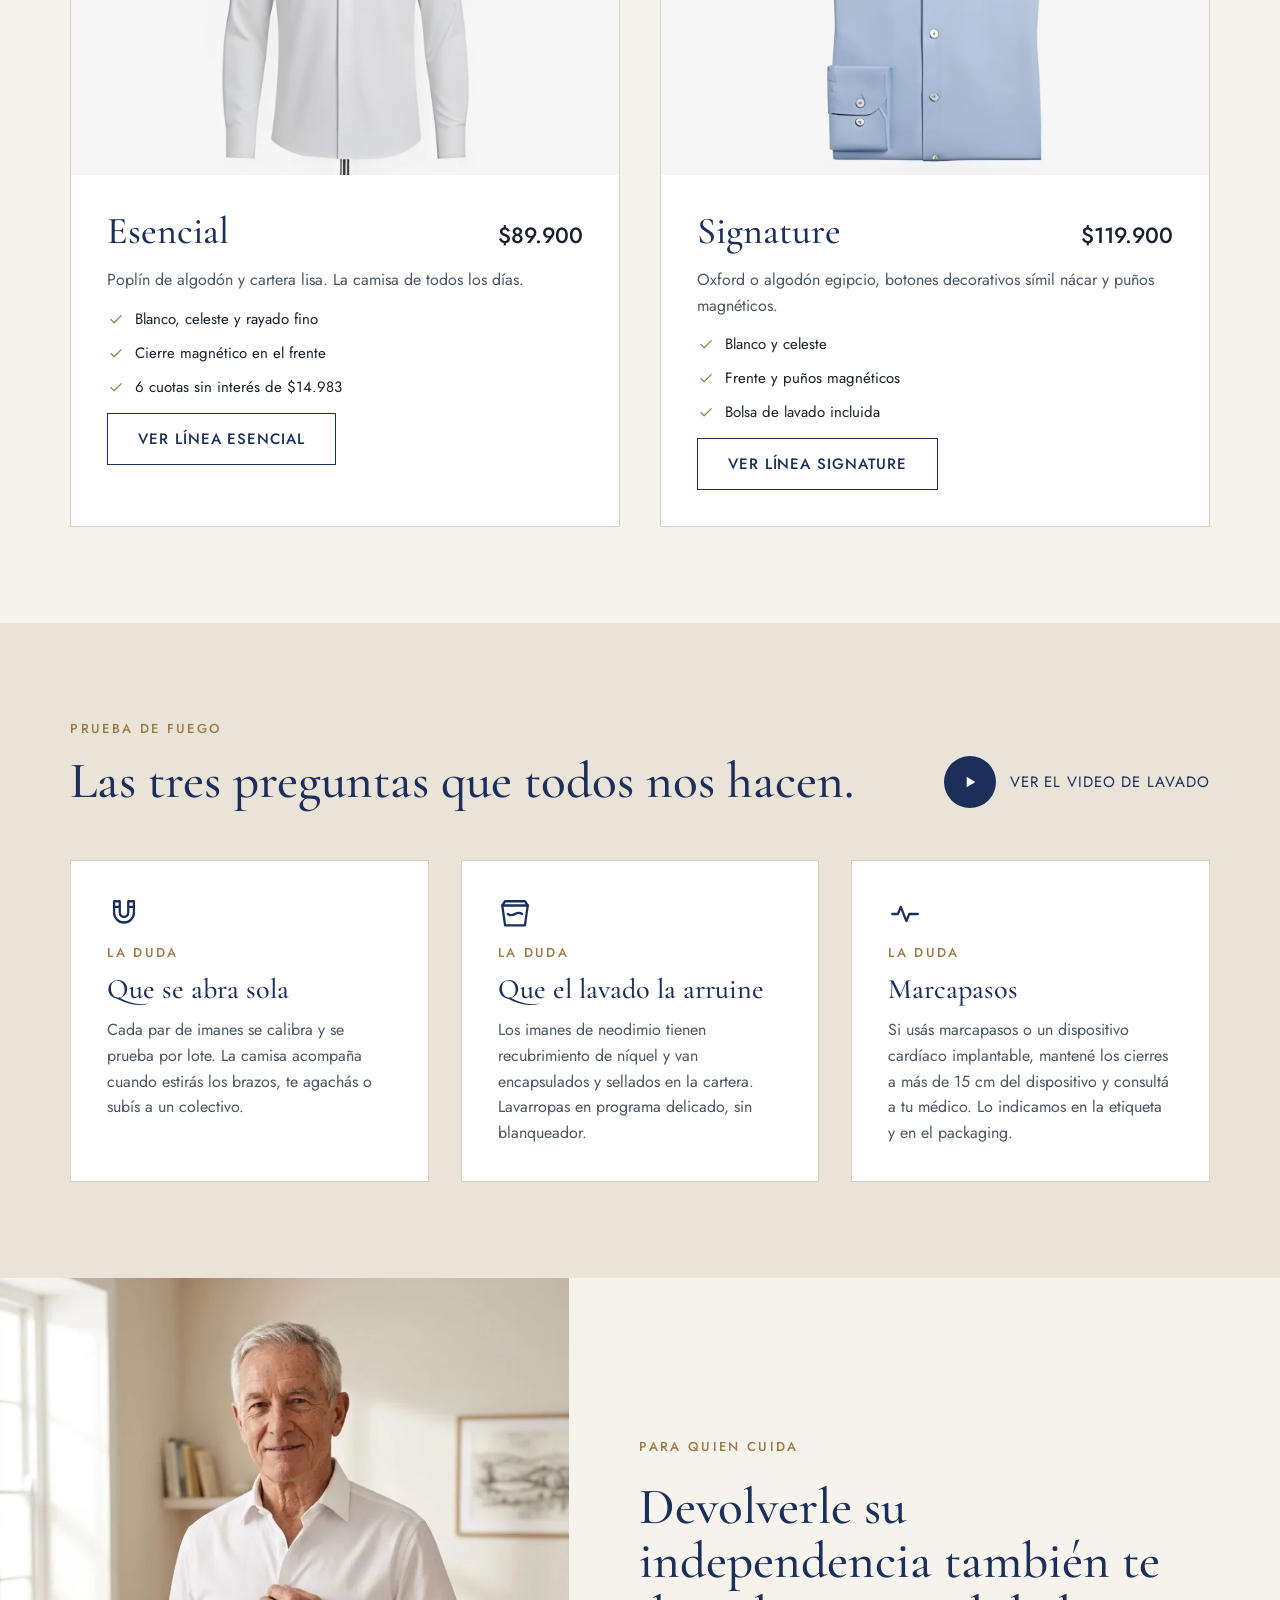
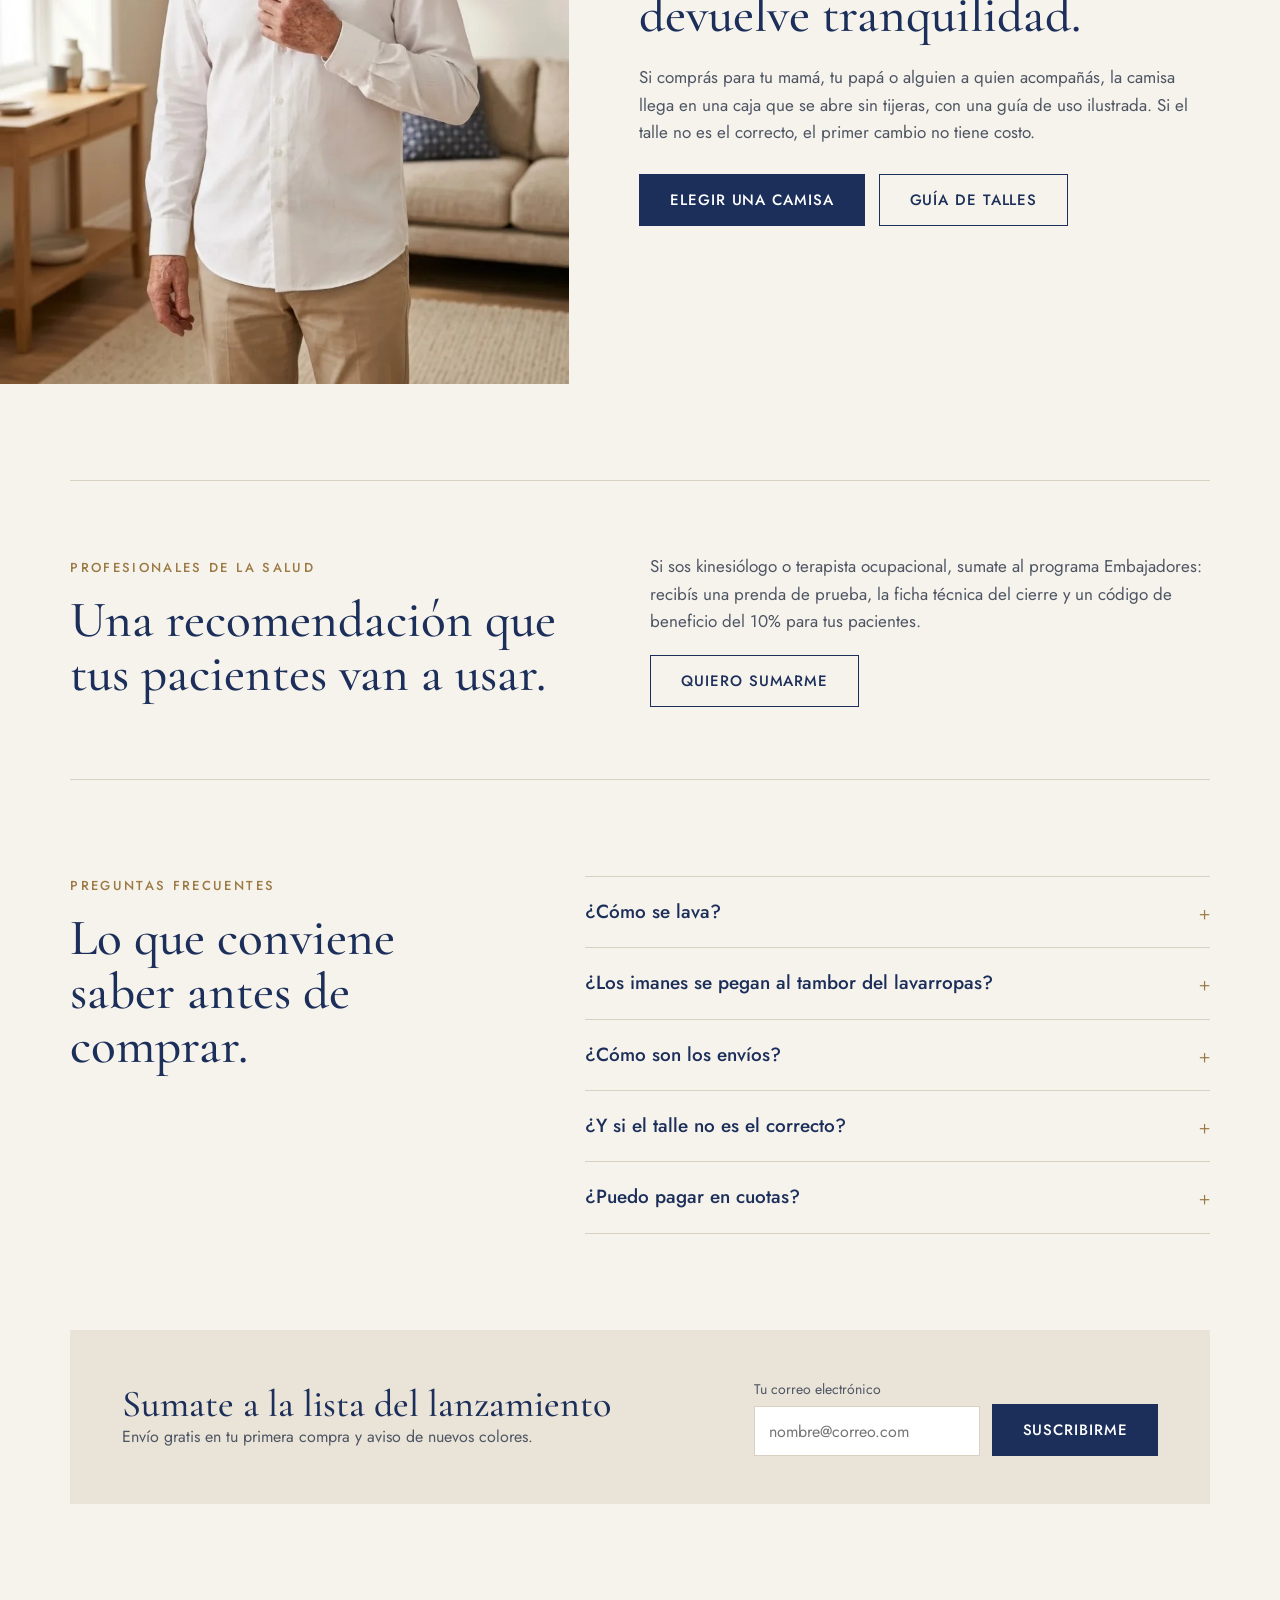
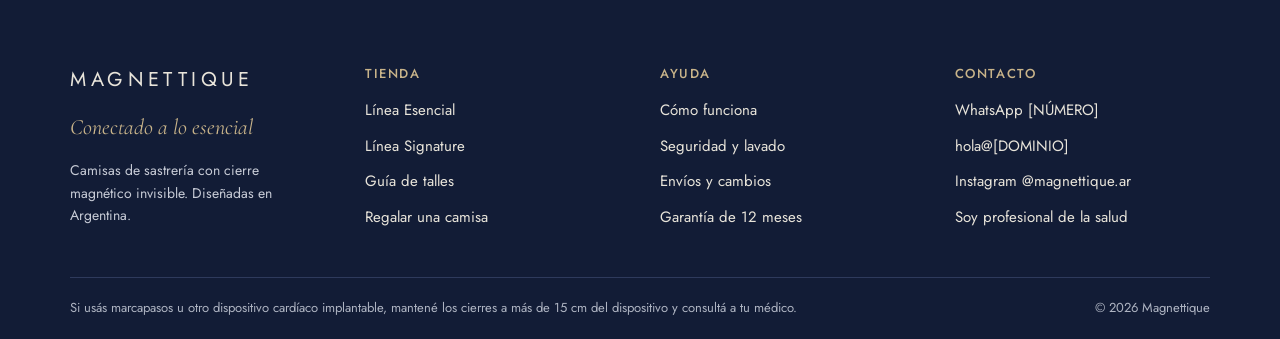
==== commit 4dc08726: "Agregar fotos de detalle, videos e imagen para compartir - Nueva foto de frente de la Esencial rayad" ====
--- a/index.html
+++ b/index.html
@@ -7,6 +7,11 @@
 <meta name="description" content="Camisas de sastrería con cierre magnético invisible. Se abrochan con una mano, van al lavarropas y tienen garantía de 12 meses. 6 cuotas sin interés.">
 <meta property="og:title" content="Magnettique — Camisas que se abrochan solas">
 <meta property="og:description" content="Camisas de sastrería con cierre magnético invisible. Se abrochan con una mano, van al lavarropas y tienen garantía de 12 meses. 6 cuotas sin interés.">
+<meta property="og:image" content="assets/img/og-magnettique.jpg">
+<meta property="og:image:width" content="1200">
+<meta property="og:image:height" content="630">
+<meta property="og:type" content="website">
+<meta name="twitter:card" content="summary_large_image">
 <meta name="theme-color" content="#1C2F5A">
 <link rel="icon" href="assets/img/favicon.png" type="image/png">
 <link rel="preconnect" href="https://fonts.googleapis.com">
@@ -43,6 +48,7 @@
 <section id="como" class="section wrap">
 <div class="section__head reveal"><div><div class="eyebrow">Cómo funciona</div><h2>Tres segundos, una mano.</h2></div><p>El botón exige un gesto de precisión, la pinza fina. El imán lo reemplaza por un movimiento que cualquiera conserva: acercar.</p></div>
 <div class="steps"><div class="step reveal"><span class="step__n">01</span><strong>Acercá los bordes</strong><p>Llevá un lado de la camisa hacia el otro. No hace falta ver ni apuntar.</p></div><div class="step reveal"><span class="step__n">02</span><strong>Los imanes se encuentran</strong><p>Cada par se atrae y se alinea solo, del cuello al ruedo.</p></div><div class="step reveal"><span class="step__n">03</span><strong>Listo, y no se abre</strong><p>La fuerza de cada par está calibrada para que la camisa acompañe tus movimientos.</p></div></div>
+<div class="details-row"><figure class="detail reveal"><img src="assets/img/detalle-cierre.webp" alt="Cartera de la camisa abierta con los imanes alineados donde irían los botones" width="900" height="1117" loading="lazy"><figcaption><strong>La cartera</strong>Los imanes reemplazan a los ojales, del cuello al ruedo.</figcaption></figure><figure class="detail reveal"><img src="assets/img/detalle-puno.webp" alt="Puño de camisa Oxford celeste con botón símil nácar y cierre magnético" width="900" height="1117" loading="lazy"><figcaption><strong>Los puños</strong>En la línea Signature, también se cierran con imán.</figcaption></figure></div>
 </section>
 <section class="section wrap" style="padding-top:0">
 <div class="section__head reveal"><div><div class="eyebrow">La colección</div><h2>Dos líneas. Molde de hombre y de mujer.</h2></div></div>
@@ -58,11 +64,11 @@
 <article class="line-card reveal"><div class="line-card__img"><img src="assets/img/camisas/signature-celeste-frente.webp" alt="Camisa línea Signature" loading="lazy"></div><div class="line-card__body"><div class="line-card__top"><h3>Signature</h3><span class="price">$119.900</span></div><p class="muted">Oxford o algodón egipcio, botones decorativos símil nácar y puños magnéticos.</p><ul class="checklist"><li><svg class="ico " aria-hidden="true"><use href="#i-check"/></svg>Blanco y celeste</li><li><svg class="ico " aria-hidden="true"><use href="#i-check"/></svg>Frente y puños magnéticos</li><li><svg class="ico " aria-hidden="true"><use href="#i-check"/></svg>Bolsa de lavado incluida</li></ul><div><a class="btn btn--ghost" href="camisas.html?linea=Signature">Ver línea Signature</a></div></div></article>
 </div></section>
 <section id="seguridad" class="section section--sand"><div class="wrap">
-<div class="section__head reveal"><div><div class="eyebrow">Prueba de fuego</div><h2>Las tres preguntas que todos nos hacen.</h2></div><a class="play" href="#como"><span style="color:#fff"><svg width="16" height="16" viewBox="0 0 24 24" aria-hidden="true"><path d="M7 4l13 8-13 8z" fill="currentColor"/></svg></span>Ver el video de lavado</a></div>
+<div class="section__head reveal"><div><div class="eyebrow">Prueba de fuego</div><h2>Las tres preguntas que todos nos hacen.</h2></div><a class="play" href="assets/video/lavado.mp4" data-video="assets/video/lavado.mp4" data-video-poster="assets/video/lavado.jpg" data-video-title="Cómo se lava una camisa Magnettique"><span style="color:#fff"><svg width="16" height="16" viewBox="0 0 24 24" aria-hidden="true"><path d="M7 4l13 8-13 8z" fill="currentColor"/></svg></span>Ver el video de lavado</a></div>
 <div class="doubts"><article class="doubt reveal"><svg class="ico " aria-hidden="true"><use href="#i-magnet"/></svg><div class="eyebrow">La duda</div><h3>Que se abra sola</h3><p>Cada par de imanes se calibra y se prueba por lote. La camisa acompaña cuando estirás los brazos, te agachás o subís a un colectivo.</p></article><article class="doubt reveal"><svg class="ico " aria-hidden="true"><use href="#i-wash"/></svg><div class="eyebrow">La duda</div><h3>Que el lavado la arruine</h3><p>Los imanes de neodimio tienen recubrimiento de níquel y van encapsulados y sellados en la cartera. Lavarropas en programa delicado, sin blanqueador.</p></article><article class="doubt reveal"><svg class="ico " aria-hidden="true"><use href="#i-pulse"/></svg><div class="eyebrow">La duda</div><h3>Marcapasos</h3><p>Si usás marcapasos o un dispositivo cardíaco implantable, mantené los cierres a más de 15 cm del dispositivo y consultá a tu médico. Lo indicamos en la etiqueta y en el packaging.</p></article></div>
 </div></section>
 <section id="regalo" class="split">
-<div class="split__art"><img src="assets/img/camisa-marfil.svg" alt="" loading="lazy"></div>
+<div class="split__art split__art--photo"><img src="assets/img/para-quien-cuida.webp" alt="Hombre mayor con camisa blanca, sonriendo en el living de su casa" width="900" height="1117" loading="lazy"></div>
 <div class="split__copy reveal"><div class="eyebrow">Para quien cuida</div><h2>Devolverle su independencia también te devuelve tranquilidad.</h2><p>Si comprás para tu mamá, tu papá o alguien a quien acompañás, la camisa llega en una caja que se abre sin tijeras, con una guía de uso ilustrada. Si el talle no es el correcto, el primer cambio no tiene costo.</p><div class="hero__ctas"><a class="btn" href="camisas.html">Elegir una camisa</a><a class="btn btn--ghost" href="producto.html#talles">Guía de talles</a></div></div>
 </section>
 <section id="profesionales" class="wrap section"><div class="pros">
--- a/styles.css
+++ b/styles.css
@@ -348,3 +348,25 @@
 .line-card__img, .card__img, .gallery__main, .gallery__thumbs button, .cart-item__img { background: #F6F6F6; }
 .line-card__img img, .card__img img, .gallery__main img, .gallery__thumbs button img, .cart-item__img img { width: 100%; height: 100%; object-fit: contain; }
 .gallery__thumbs button { padding: 0; }
+
+/* Detalles del cierre (Cómo funciona) */
+.details-row { display: grid; grid-template-columns: repeat(2, minmax(0, 1fr)); gap: 40px; margin-top: 56px; }
+.detail { margin: 0; background: var(--white, #fff); border: 1px solid var(--line); overflow: hidden; }
+.detail img { display: block; width: 100%; height: auto; aspect-ratio: 4 / 3; object-fit: cover; object-position: 50% 45%; transition: transform .6s; }
+.detail:hover img { transform: scale(1.03); }
+.detail figcaption { padding: 18px 22px; display: flex; flex-direction: column; gap: 4px; color: var(--muted); font-size: 15px; }
+.detail figcaption strong { color: var(--navy); font-size: 17px; font-weight: 500; }
+@media (max-width: 900px) { .details-row { grid-template-columns: minmax(0, 1fr); gap: 28px; margin-top: 40px; } }
+
+/* Foto en "Para quien cuida" */
+.split__art--photo { padding: 0; }
+.split__art--photo img { width: 100%; height: 100%; object-fit: cover; object-position: 50% 30%; }
+
+/* Reproductor de video */
+.video-modal { border: 0; padding: 0; background: transparent; width: min(960px, calc(100vw - 32px)); max-width: none; }
+.video-modal::backdrop { background: rgba(20, 24, 34, .82); }
+.video-modal { overflow: hidden; }
+.video-modal video { display: block; width: 100%; height: auto; max-height: calc(100vh - 120px); object-fit: contain; background: #000; }
+.video-modal__bar { display: flex; justify-content: space-between; align-items: center; gap: 16px; color: #fff; font-size: 14px; padding: 0 0 10px; }
+.video-modal__close { background: none; border: 1px solid rgba(255, 255, 255, .5); color: #fff; width: 40px; height: 40px; font-size: 22px; line-height: 1; cursor: pointer; }
+.video-modal__close:hover { background: rgba(255, 255, 255, .12); }
